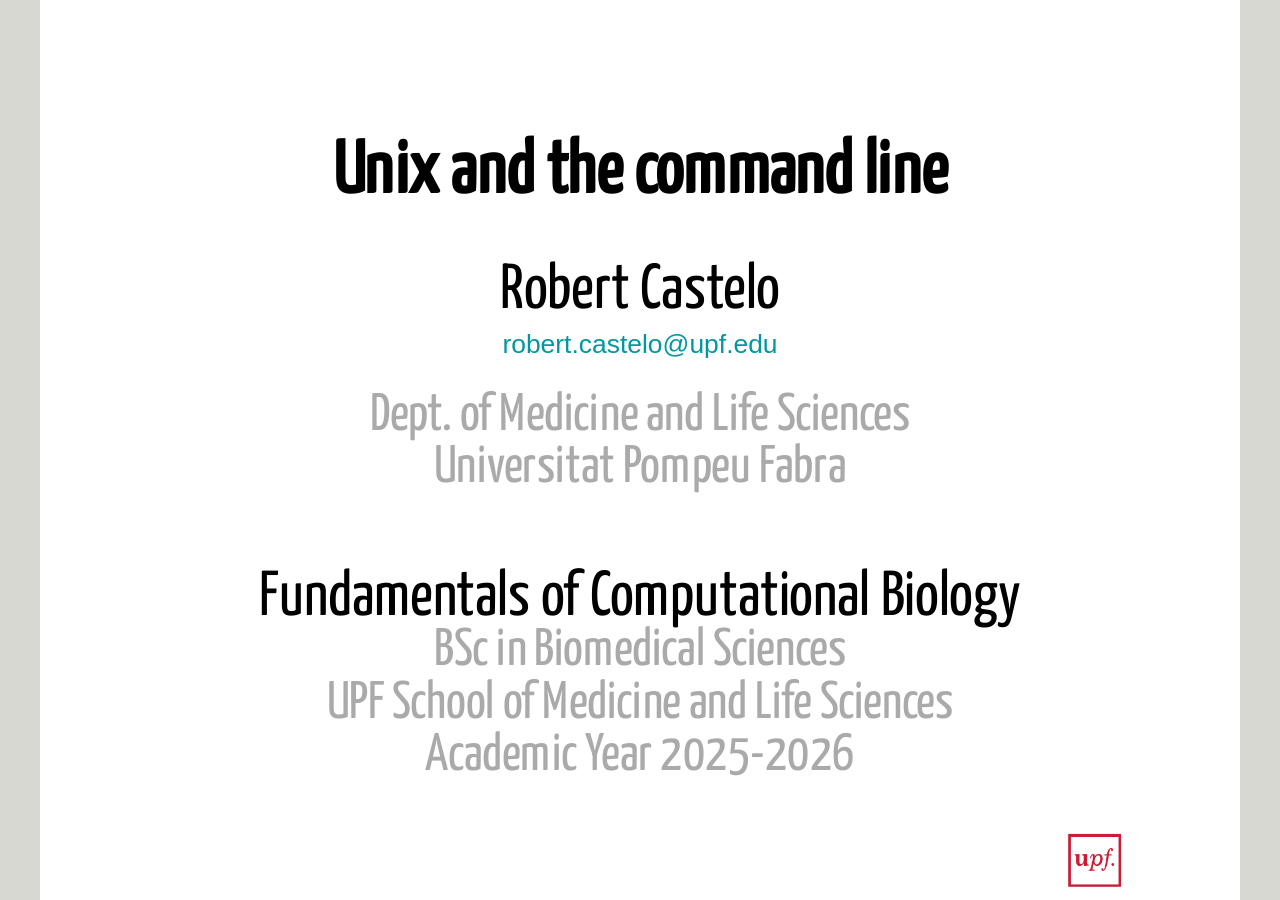
==== index.html @ 795e746a "Updated slides for academic year 2025-26" ====
<!DOCTYPE html>
<html lang xml:lang>
  <head>
    <title>Unix &amp; the command line</title>
    <meta charset="utf-8" />
    <meta name="author" content="Robert Castelo" />
    <script>// Pandoc 2.9 adds attributes on both header and div. We remove the former (to
// be compatible with the behavior of Pandoc < 2.8).
document.addEventListener('DOMContentLoaded', function(e) {
  var hs = document.querySelectorAll("div.section[class*='level'] > :first-child");
  var i, h, a;
  for (i = 0; i < hs.length; i++) {
    h = hs[i];
    if (!/^h[1-6]$/i.test(h.tagName)) continue;  // it should be a header h1-h6
    a = h.attributes;
    while (a.length > 0) h.removeAttribute(a[0].name);
  }
});
</script>
    <style type="text/css">a, a > code {
color: rgb(249, 38, 114);
text-decoration: none;
}
.footnote {
position: absolute;
bottom: 3em;
padding-right: 4em;
font-size: 90%;
}
.remark-code-line-highlighted { background-color: #ffff88; }
.inverse {
background-color: #272822;
color: #d6d6d6;
text-shadow: 0 0 20px #333;
}
.inverse h1, .inverse h2, .inverse h3 {
color: #f3f3f3;
}

.left-column {
color: #777;
width: 20%;
height: 92%;
float: left;
}
.left-column h2:last-of-type, .left-column h3:last-child {
color: #000;
}
.right-column {
width: 75%;
float: right;
padding-top: 1em;
}
.pull-left {
float: left;
width: 47%;
}
.pull-right {
float: right;
width: 47%;
}
.pull-right + * {
clear: both;
}
img, video, iframe {
max-width: 100%;
}
blockquote {
border-left: solid 5px lightgray;
padding-left: 1em;
}
.remark-slide table {
margin: auto;
border-top: 1px solid #666;
border-bottom: 1px solid #666;
}
.remark-slide table thead th { border-bottom: 1px solid #ddd; }
th, td { padding: 5px; }
.remark-slide thead, .remark-slide tfoot, .remark-slide tr:nth-child(even) { background: #eee }
@page { margin: 0; }
@media print {
.remark-slide-scaler {
width: 100% !important;
height: 100% !important;
transform: scale(1) !important;
top: 0 !important;
left: 0 !important;
}
}
</style>
    <style type="text/css">@font-face {
font-family: 'Yanone Kaffeesatz';
font-style: normal;
font-weight: 400;
src: url([data-uri]) format('truetype');
}
@font-face {
font-family: 'Droid Serif';
font-style: italic;
font-weight: 400;
src: url([data-uri]) format('truetype');
}
@font-face {
font-family: 'Droid Serif';
font-style: normal;
font-weight: 400;
src: url([data-uri]) format('truetype');
}
@font-face {
font-family: 'Droid Serif';
font-style: normal;
font-weight: 700;
src: url([data-uri]) format('truetype');
}
@font-face {
font-family: 'Source Code Pro';
font-style: normal;
font-weight: 400;
src: url([data-uri]) format('truetype');
}
@font-face {
font-family: 'Source Code Pro';
font-style: normal;
font-weight: 700;
src: url([data-uri]) format('truetype');
}
body { font-family: 'Droid Serif', 'Palatino Linotype', 'Book Antiqua', Palatino, 'Microsoft YaHei', 'Songti SC', serif; }
h1, h2, h3 {
font-family: 'Yanone Kaffeesatz';
font-weight: normal;
}
.remark-code, .remark-inline-code { font-family: 'Source Code Pro', 'Lucida Console', Monaco, monospace; }
</style>
    <style type="text/css">
:root {
--color-red: #f44336;
--color-pink: #E91E63;
--color-purple: #9C27B0;
--color-deep-purple: #673AB7;
--color-indigo: #3F51B5;
--color-blue: #2196F3;
--color-light-blue: #03A9F4;
--color-cyan: #00BCD4;
--color-teal: #009688;
--color-green: #4CAF50;
--color-light-green: #8BC34A;
--color-lime: #CDDC39;
--color-yellow: #FFEB3B;
--color-amber: #FFC107;
--color-orange: #FF9800;
--color-deep-orange: #FF5722;
--color-brown: #795548;
--color-gray: #9E9E9E;
--color-blue-gray: #607D8B;
--color-white: #fff;
--color-black: #000;
}

.figb img {
width: 99%;
padding: 0;
margin: 0;
margin-left: -2%;
}
.figb90 img {
width: 90% !important;
padding: 5%;
margin: -2.5%;
}
.fig img {
width: 104%;
padding: 0;
margin: 0;
margin-left: -2%;
}
.fig90 img {
width: 90% !important;
padding: 5%;
margin: 0;
}
.figh img {
height: 100%;
padding: 0;
margin: 0;
margin-left: -2%;
}
.img-fill img { object-fit: fill; height:100%; width:100%; overflow: hidden;}
.img-contain img { object-fit: contain; height:100%; width:100%; overflow: hidden}
.img-cover img { object-fit: cover; height:100%; width:100%; overflow: hidden}
.img-none img { object-fit: none; height:100%; width:100%; }

.bg-red { background-color: var(--color-red); }
.bg-pink { background-color: var(--color-pink); }
.bg-purple { background-color: var(--color-purple); }
.bg-deep-purple { background-color: var(--color-deep-purple); }
.bg-indigo { background-color: var(--color-indigo); }
.bg-blue { background-color: var(--color-blue); }
.bg-light-blue { background-color: var(--color-light-blue); }
.bg-cyan { background-color: var(--color-cyan); }
.bg-teal { background-color: var(--color-teal); }
.bg-green { background-color: var(--color-green); }
.bg-light-green { background-color: var(--color-light-green); }
.bg-lime { background-color: var(--color-lime); }
.bg-yellow { background-color: var(--color-yellow); }
.bg-amber { background-color: var(--color-amber); }
.bg-orange { background-color: var(--color-orange); }
.bg-deep-orange { background-color: var(--color-deep-orange); }
.bg-brown { background-color: var(--color-brown); }
.bg-gray { background-color: var(--color-gray); }
.bg-blue-gray { background-color: var(--color-blue-gray); }
.bg-white { background-color: var(--color-white); }
.bg-black { background-color: var(--color-black); }

.red { color: var(--color-red); }
.pink { color: var(--color-pink); }
.purple { color: var(--color-purple); }
.deep-purple { color: var(--color-deep-purple); }
.indigo { color: var(--color-indigo); }
.blue { color: var(--color-blue); }
.light-blue { color: var(--color-light-blue); }
.cyan { color: var(--color-cyan); }
.teal { color: var(--color-teal); }
.green { color: var(--color-green); }
.light-green { color: var(--color-light-green); }
.lime { color: var(--color-lime); }
.yellow { color: var(--color-yellow); }
.amber { color: var(--color-amber); }
.orange { color: var(--color-orange); }
.deep-orange { color: var(--color-deep-orange); }
.brown { color: var(--color-brown); }
.gray { color: var(--color-gray); }
.blue-gray { color: var(--color-blue-gray); }
.white { color: var(--color-white); }
.black { color: var(--color-black); }

.border-red>.column:nth-of-type(n+2){ border-left-color: var(--color-red); }
.border-pink>.column:nth-of-type(n+2){ border-left-color: var(--color-pink); }
.border-purple>.column:nth-of-type(n+2){ border-left-color: var(--color-purple); }
.border-deep-purple>.column:nth-of-type(n+2){ border-left-color: var(--color-deep-purple); }
.border-indigo>.column:nth-of-type(n+2){ border-left-color: var(--color-indigo); }
.border-blue>.column:nth-of-type(n+2){ border-left-color: var(--color-blue); }
.border-light-blue>.column:nth-of-type(n+2){ border-left-color: var(--color-light-blue); }
.border-cyan>.column:nth-of-type(n+2){ border-left-color: var(--color-cyan); }
.border-teal>.column:nth-of-type(n+2){ border-left-color: var(--color-teal); }
.border-green>.column:nth-of-type(n+2){ border-left-color: var(--color-green); }
.border-light-green>.column:nth-of-type(n+2){ border-left-color: var(--color-light-green); }
.border-lime>.column:nth-of-type(n+2){ border-left-color: var(--color-lime); }
.border-yellow>.column:nth-of-type(n+2){ border-left-color: var(--color-yellow); }
.border-amber>.column:nth-of-type(n+2){ border-left-color: var(--color-amber); }
.border-orange>.column:nth-of-type(n+2){ border-left-color: var(--color-orange); }
.border-deep-orange>.column:nth-of-type(n+2){ border-left-color: var(--color-deep-orange); }
.border-brown>.column:nth-of-type(n+2){ border-left-color: var(--color-brown); }
.border-gray>.column:nth-of-type(n+2){ border-left-color: var(--color-gray); }
.border-blue-gray>.column:nth-of-type(n+2){ border-left-color: var(--color-blue-gray); }
.border-white >.column:nth-of-type(n+2){ border-left-color: var(--color-white); }
.border-black>.column:nth-of-type(n+2){ border-left-color: var(--color-black); }
.border-red * >.column:nth-of-type(n+2){ border-left-color: var(--color-red); }
.border-pink * >.column:nth-of-type(n+2){ border-left-color: var(--color-pink); }
.border-purple * >.column:nth-of-type(n+2){ border-left-color: var(--color-purple); }
.border-deep-purple * >.column:nth-of-type(n+2){ border-left-color: var(--color-deep-purple); }
.border-indigo * >.column:nth-of-type(n+2){ border-left-color: var(--color-indigo); }
.border-blue * >.column:nth-of-type(n+2){ border-left-color: var(--color-blue); }
.border-light-blue * >.column:nth-of-type(n+2){ border-left-color: var(--color-light-blue); }
.border-cyan * >.column:nth-of-type(n+2){ border-left-color: var(--color-cyan); }
.border-teal * >.column:nth-of-type(n+2){ border-left-color: var(--color-teal); }
.border-green * >.column:nth-of-type(n+2){ border-left-color: var(--color-green); }
.border-light-green * >.column:nth-of-type(n+2){ border-left-color: var(--color-light-green); }
.border-lime * >.column:nth-of-type(n+2){ border-left-color: var(--color-lime); }
.border-yellow * >.column:nth-of-type(n+2){ border-left-color: var(--color-yellow); }
.border-amber * >.column:nth-of-type(n+2){ border-left-color: var(--color-amber); }
.border-orange * >.column:nth-of-type(n+2){ border-left-color: var(--color-orange); }
.border-deep-orange * >.column:nth-of-type(n+2){ border-left-color: var(--color-deep-orange); }
.border-brown * >.column:nth-of-type(n+2){ border-left-color: var(--color-brown); }
.border-gray * >.column:nth-of-type(n+2){ border-left-color: var(--color-gray); }
.border-blue-gray * >.column:nth-of-type(n+2){ border-left-color: var(--color-blue-gray); }
.border-white * >.column:nth-of-type(n+2){ border-left-color: var(--color-white); }
.border-black * >.column:nth-of-type(n+2){ border-left-color: var(--color-black); }
.border-red>.row:nth-of-type(n+2){ border-top-color: var(--color-red); }
.border-pink>.row:nth-of-type(n+2){ border-top-color: var(--color-pink); }
.border-purple>.row:nth-of-type(n+2){ border-top-color: var(--color-purple); }
.border-deep-purple>.row:nth-of-type(n+2){ border-top-color: var(--color-deep-purple); }
.border-indigo>.row:nth-of-type(n+2){ border-top-color: var(--color-indigo); }
.border-blue>.row:nth-of-type(n+2){ border-top-color: var(--color-blue); }
.border-light-blue>.row:nth-of-type(n+2){ border-top-color: var(--color-light-blue); }
.border-cyan>.row:nth-of-type(n+2){ border-top-color: var(--color-cyan); }
.border-teal>.row:nth-of-type(n+2){ border-top-color: var(--color-teal); }
.border-green >.row:nth-of-type(n+2){ border-top-color: var(--color-green)!important; }
.border-light-green>.row:nth-of-type(n+2){ border-top-color: var(--color-light-green); }
.border-lime>.row:nth-of-type(n+2){ border-top-color: var(--color-lime); }
.border-yellow>.row:nth-of-type(n+2){ border-top-color: var(--color-yellow); }
.border-amber>.row:nth-of-type(n+2){ border-top-color: var(--color-amber); }
.border-orange>.row:nth-of-type(n+2){ border-top-color: var(--color-orange); }
.border-deep-orange>.row:nth-of-type(n+2){ border-top-color: var(--color-deep-orange); }
.border-brown>.row:nth-of-type(n+2){ border-top-color: var(--color-brown); }
.border-gray>.row:nth-of-type(n+2){ border-top-color: var(--color-gray); }
.border-blue-gray>.row:nth-of-type(n+2){ border-top-color: var(--color-blue-gray); }
.border-white>.row:nth-of-type(n+2){ border-top-color: var(--color-white); }
.border-black>.row:nth-of-type(n+2){ border-top-color: var(--color-black); }
.border-red * >.row:nth-of-type(n+2){ border-top-color: var(--color-red); }
.border-pink * >.row:nth-of-type(n+2){ border-top-color: var(--color-pink); }
.border-purple * >.row:nth-of-type(n+2){ border-top-color: var(--color-purple); }
.border-deep-purple * >.row:nth-of-type(n+2){ border-top-color: var(--color-deep-purple); }
.border-indigo * >.row:nth-of-type(n+2){ border-top-color: var(--color-indigo); }
.border-blue * >.row:nth-of-type(n+2){ border-top-color: var(--color-blue); }
.border-light-blue * >.row:nth-of-type(n+2){ border-top-color: var(--color-light-blue); }
.border-cyan * >.row:nth-of-type(n+2){ border-top-color: var(--color-cyan); }
.border-teal * >.row:nth-of-type(n+2){ border-top-color: var(--color-teal); }
.border-green >.row:nth-of-type(n+2){ border-top-color: var(--color-green); }
.border-light-green * >.row:nth-of-type(n+2){ border-top-color: var(--color-light-green); }
.border-lime * >.row:nth-of-type(n+2){ border-top-color: var(--color-lime); }
.border-yellow * >.row:nth-of-type(n+2){ border-top-color: var(--color-yellow); }
.border-amber * >.row:nth-of-type(n+2){ border-top-color: var(--color-amber); }
.border-orange * >.row:nth-of-type(n+2){ border-top-color: var(--color-orange); }
.border-deep-orange * >.row:nth-of-type(n+2){ border-top-color: var(--color-deep-orange); }
.border-brown * >.row:nth-of-type(n+2){ border-top-color: var(--color-brown); }
.border-gray * >.row:nth-of-type(n+2){ border-top-color: var(--color-gray); }
.border-blue-gray * >.row:nth-of-type(n+2){ border-top-color: var(--color-blue-gray); }
.border-white * >.row:nth-of-type(n+2){ border-top-color: var(--color-white); }
.border-black * >.row:nth-of-type(n+2){ border-top-color: var(--color-black); }
.border-red>.blade1:before{ border-bottom-color: var(--color-red); }
.border-pink>.blade1:before{ border-bottom-color: var(--color-pink); }
.border-purple>.blade1:before{ border-bottom-color: var(--color-purple); }
.border-deep-purple>.blade1:before{ border-bottom-color: var(--color-deep-purple); }
.border-indigo>.blade1:before{ border-bottom-color: var(--color-indigo); }
.border-blue>.blade1:before{ border-bottom-color: var(--color-blue); }
.border-light-blue>.blade1:before{ border-bottom-color: var(--color-light-blue); }
.border-cyan>.blade1:before{ border-bottom-color: var(--color-cyan); }
.border-teal>.blade1:before{ border-bottom-color: var(--color-teal); }
.border-green >.blade1:before{ border-bottom-color: var(--color-green); }
.border-light-green>.blade1:before{ border-bottom-color: var(--color-light-green); }
.border-lime>.blade1:before{ border-bottom-color: var(--color-lime); }
.border-yellow>.blade1:before{ border-bottom-color: var(--color-yellow); }
.border-amber>.blade1:before{ border-bottom-color: var(--color-amber); }
.border-orange>.blade1:before{ border-bottom-color: var(--color-orange); }
.border-deep-orange>.blade1:before{ border-bottom-color: var(--color-deep-orange); }
.border-brown>.blade1:before{ border-bottom-color: var(--color-brown); }
.border-gray>.blade1:before{ border-bottom-color: var(--color-gray); }
.border-blue-gray>.blade1:before{ border-bottom-color: var(--color-blue-gray); }
.border-white>.blade1:before{ border-bottom-color: var(--color-white); }
.border-black>.blade1:before{ border-bottom-color: var(--color-black); }
.border-red * >.blade1:before{ border-bottom-color: var(--color-red); }
.border-pink * >.blade1:before{ border-bottom-color: var(--color-pink); }
.border-purple * >.blade1:before{ border-bottom-color: var(--color-purple); }
.border-deep-purple * >.blade1:before{ border-bottom-color: var(--color-deep-purple); }
.border-indigo * >.blade1:before{ border-bottom-color: var(--color-indigo); }
.border-blue * >.blade1:before{ border-bottom-color: var(--color-blue); }
.border-light-blue * >.blade1:before{ border-bottom-color: var(--color-light-blue); }
.border-cyan * >.blade1:before{ border-bottom-color: var(--color-cyan); }
.border-teal * >.blade1:before{ border-bottom-color: var(--color-teal); }
.border-green >.blade1:before{ border-bottom-color: var(--color-green); }
.border-light-green * >.blade1:before{ border-bottom-color: var(--color-light-green); }
.border-lime * >.blade1:before{ border-bottom-color: var(--color-lime); }
.border-yellow * >.blade1:before{ border-bottom-color: var(--color-yellow); }
.border-amber * >.blade1:before{ border-bottom-color: var(--color-amber); }
.border-orange * >.blade1:before{ border-bottom-color: var(--color-orange); }
.border-deep-orange * >.blade1:before{ border-bottom-color: var(--color-deep-orange); }
.border-brown * >.blade1:before{ border-bottom-color: var(--color-brown); }
.border-gray * >.blade1:before{ border-bottom-color: var(--color-gray); }
.border-blue-gray * >.blade1:before{ border-bottom-color: var(--color-blue-gray); }
.border-white * >.blade1:before{ border-bottom-color: var(--color-white); }
.border-black * >.blade1:before{ border-bottom-color: var(--color-black); }
.border-red>.blade2:before{ border-left-color: var(--color-red); }
.border-pink>.blade2:before{ border-left-color: var(--color-pink); }
.border-purple>.blade2:before{ border-left-color: var(--color-purple); }
.border-deep-purple>.blade2:before{ border-left-color: var(--color-deep-purple); }
.border-indigo>.blade2:before{ border-left-color: var(--color-indigo); }
.border-blue>.blade2:before{ border-left-color: var(--color-blue); }
.border-light-blue>.blade2:before{ border-left-color: var(--color-light-blue); }
.border-cyan>.blade2:before{ border-left-color: var(--color-cyan); }
.border-teal>.blade2:before{ border-left-color: var(--color-teal); }
.border-green >.blade2:before{ border-left-color: var(--color-green); }
.border-light-green>.blade2:before{ border-left-color: var(--color-light-green); }
.border-lime>.blade2:before{ border-left-color: var(--color-lime); }
.border-yellow>.blade2:before{ border-left-color: var(--color-yellow); }
.border-amber>.blade2:before{ border-left-color: var(--color-amber); }
.border-orange>.blade2:before{ border-left-color: var(--color-orange); }
.border-deep-orange>.blade2:before{ border-left-color: var(--color-deep-orange); }
.border-brown>.blade2:before{ border-left-color: var(--color-brown); }
.border-gray>.blade2:before{ border-left-color: var(--color-gray); }
.border-blue-gray>.blade2:before{ border-left-color: var(--color-blue-gray); }
.border-white>.blade2:before{ border-left-color: var(--color-white); }
.border-black>.blade2:before{ border-left-color: var(--color-black); }
.border-red * >.blade2:before{ border-left-color: var(--color-red); }
.border-pink * >.blade2:before{ border-left-color: var(--color-pink); }
.border-purple * >.blade2:before{ border-left-color: var(--color-purple); }
.border-deep-purple * >.blade2:before{ border-left-color: var(--color-deep-purple); }
.border-indigo * >.blade2:before{ border-left-color: var(--color-indigo); }
.border-blue * >.blade2:before{ border-left-color: var(--color-blue); }
.border-light-blue * >.blade2:before{ border-left-color: var(--color-light-blue); }
.border-cyan * >.blade2:before{ border-left-color: var(--color-cyan); }
.border-teal * >.blade2:before{ border-left-color: var(--color-teal); }
.border-green >.blade2:before{ border-left-color: var(--color-green); }
.border-light-green * >.blade2:before{ border-left-color: var(--color-light-green); }
.border-lime * >.blade2:before{ border-left-color: var(--color-lime); }
.border-yellow * >.blade2:before{ border-left-color: var(--color-yellow); }
.border-amber * >.blade2:before{ border-left-color: var(--color-amber); }
.border-orange * >.blade2:before{ border-left-color: var(--color-orange); }
.border-deep-orange * >.blade2:before{ border-left-color: var(--color-deep-orange); }
.border-brown * >.blade2:before{ border-left-color: var(--color-brown); }
.border-gray * >.blade2:before{ border-left-color: var(--color-gray); }
.border-blue-gray * >.blade2:before{ border-left-color: var(--color-blue-gray); }
.border-white * >.blade2:before{ border-left-color: var(--color-white); }
.border-black * >.blade2:before{ border-left-color: var(--color-black); }
.border-red>.blade3:before{ border-top-color: var(--color-red); }
.border-pink>.blade3:before{ border-top-color: var(--color-pink); }
.border-purple>.blade3:before{ border-top-color: var(--color-purple); }
.border-deep-purple>.blade3:before{ border-top-color: var(--color-deep-purple); }
.border-indigo>.blade3:before{ border-top-color: var(--color-indigo); }
.border-blue>.blade3:before{ border-top-color: var(--color-blue); }
.border-light-blue>.blade3:before{ border-top-color: var(--color-light-blue); }
.border-cyan>.blade3:before{ border-top-color: var(--color-cyan); }
.border-teal>.blade3:before{ border-top-color: var(--color-teal); }
.border-green >.blade3:before{ border-top-color: var(--color-green); }
.border-light-green>.blade3:before{ border-top-color: var(--color-light-green); }
.border-lime>.blade3:before{ border-top-color: var(--color-lime); }
.border-yellow>.blade3:before{ border-top-color: var(--color-yellow); }
.border-amber>.blade3:before{ border-top-color: var(--color-amber); }
.border-orange>.blade3:before{ border-top-color: var(--color-orange); }
.border-deep-orange>.blade3:before{ border-top-color: var(--color-deep-orange); }
.border-brown>.blade3:before{ border-top-color: var(--color-brown); }
.border-gray>.blade3:before{ border-top-color: var(--color-gray); }
.border-blue-gray>.blade3:before{ border-top-color: var(--color-blue-gray); }
.border-white>.blade3:before{ border-top-color: var(--color-white); }
.border-black>.blade3:before{ border-top-color: var(--color-black); }
.border-red * >.blade3:before{ border-top-color: var(--color-red); }
.border-pink * >.blade3:before{ border-top-color: var(--color-pink); }
.border-purple * >.blade3:before{ border-top-color: var(--color-purple); }
.border-deep-purple * >.blade3:before{ border-top-color: var(--color-deep-purple); }
.border-indigo * >.blade3:before{ border-top-color: var(--color-indigo); }
.border-blue * >.blade3:before{ border-top-color: var(--color-blue); }
.border-light-blue * >.blade3:before{ border-top-color: var(--color-light-blue); }
.border-cyan * >.blade3:before{ border-top-color: var(--color-cyan); }
.border-teal * >.blade3:before{ border-top-color: var(--color-teal); }
.border-green >.blade3:before{ border-top-color: var(--color-green); }
.border-light-green * >.blade3:before{ border-top-color: var(--color-light-green); }
.border-lime * >.blade3:before{ border-top-color: var(--color-lime); }
.border-yellow * >.blade3:before{ border-top-color: var(--color-yellow); }
.border-amber * >.blade3:before{ border-top-color: var(--color-amber); }
.border-orange * >.blade3:before{ border-top-color: var(--color-orange); }
.border-deep-orange * >.blade3:before{ border-top-color: var(--color-deep-orange); }
.border-brown * >.blade3:before{ border-top-color: var(--color-brown); }
.border-gray * >.blade3:before{ border-top-color: var(--color-gray); }
.border-blue-gray * >.blade3:before{ border-top-color: var(--color-blue-gray); }
.border-white * >.blade3:before{ border-top-color: var(--color-white); }
.border-black * >.blade3:before{ border-top-color: var(--color-black); }
.border-red>.blade4:before{ border-right-color: var(--color-red); }
.border-pink>.blade4:before{ border-right-color: var(--color-pink); }
.border-purple>.blade4:before{ border-right-color: var(--color-purple); }
.border-deep-purple>.blade4:before{ border-right-color: var(--color-deep-purple); }
.border-indigo>.blade4:before{ border-right-color: var(--color-indigo); }
.border-blue>.blade4:before{ border-right-color: var(--color-blue); }
.border-light-blue>.blade4:before{ border-right-color: var(--color-light-blue); }
.border-cyan>.blade4:before{ border-right-color: var(--color-cyan); }
.border-teal>.blade4:before{ border-right-color: var(--color-teal); }
.border-green >.blade4:before{ border-right-color: var(--color-green); }
.border-light-green>.blade4:before{ border-right-color: var(--color-light-green); }
.border-lime>.blade4:before{ border-right-color: var(--color-lime); }
.border-yellow>.blade4:before{ border-right-color: var(--color-yellow); }
.border-amber>.blade4:before{ border-right-color: var(--color-amber); }
.border-orange>.blade4:before{ border-right-color: var(--color-orange); }
.border-deep-orange>.blade4:before{ border-right-color: var(--color-deep-orange); }
.border-brown>.blade4:before{ border-right-color: var(--color-brown); }
.border-gray>.blade4:before{ border-right-color: var(--color-gray); }
.border-blue-gray>.blade4:before{ border-right-color: var(--color-blue-gray); }
.border-white>.blade4:before{ border-right-color: var(--color-white); }
.border-black>.blade4:before{ border-right-color: var(--color-black); }
.border-red * >.blade4:before{ border-right-color: var(--color-red); }
.border-pink * >.blade4:before{ border-right-color: var(--color-pink); }
.border-purple * >.blade4:before{ border-right-color: var(--color-purple); }
.border-deep-purple * >.blade4:before{ border-right-color: var(--color-deep-purple); }
.border-indigo * >.blade4:before{ border-right-color: var(--color-indigo); }
.border-blue * >.blade4:before{ border-right-color: var(--color-blue); }
.border-light-blue * >.blade4:before{ border-right-color: var(--color-light-blue); }
.border-cyan * >.blade4:before{ border-right-color: var(--color-cyan); }
.border-teal * >.blade4:before{ border-right-color: var(--color-teal); }
.border-green >.blade4:before{ border-right-color: var(--color-green); }
.border-light-green * >.blade4:before{ border-right-color: var(--color-light-green); }
.border-lime * >.blade4:before{ border-right-color: var(--color-lime); }
.border-yellow * >.blade4:before{ border-right-color: var(--color-yellow); }
.border-amber * >.blade4:before{ border-right-color: var(--color-amber); }
.border-orange * >.blade4:before{ border-right-color: var(--color-orange); }
.border-deep-orange * >.blade4:before{ border-right-color: var(--color-deep-orange); }
.border-brown * >.blade4:before{ border-right-color: var(--color-brown); }
.border-gray * >.blade4:before{ border-right-color: var(--color-gray); }
.border-blue-gray * >.blade4:before{ border-right-color: var(--color-blue-gray); }
.border-white * >.blade4:before{ border-right-color: var(--color-white); }
.border-black * >.blade4:before{ border-right-color: var(--color-black); }

.border-dotted * >.column:nth-of-type(n+2){ border-left-style: dotted;}
.border-dashed * >.column:nth-of-type(n+2){ border-left-style: dashed;}
.border-solid * >.column:nth-of-type(n+2){ border-left-style: solid;}
.border-double * >.column:nth-of-type(n+2){ border-left-style: double;}
.border-dotted * >.row:nth-of-type(n+2){ border-top-style: dotted;}
.border-dashed * >.row:nth-of-type(n+2){ border-top-style: dashed;}
.border-solid * >.row:nth-of-type(n+2){ border-top-style: solid;}
.border-double * >.row:nth-of-type(n+2){ border-top-style: double;}
.border-dotted >.blade1:before{ border-bottom-style: dotted!important;}
.border-dotted >.blade2:before{ border-left-style: dotted!important;}
.border-dotted >.blade3:before{ border-top-style: dotted!important;}
.border-dotted >.blade4:before{ border-right-style: dotted!important;}
.border-dashed >.blade1:before{ border-bottom-style: dashed!important;}
.border-dashed >.blade2:before{ border-left-style: dashed!important;}
.border-dashed >.blade3:before{ border-top-style: dashed!important;}
.border-dashed >.blade4:before{ border-right-style: dashed!important;}
.border-solid >.blade1:before{ border-bottom-style: solid!important;}
.border-solid >.blade2:before{ border-left-style: solid!important;}
.border-solid >.blade3:before{ border-top-style: solid!important;}
.border-solid >.blade4:before{ border-right-style: solid!important;}
.border-double >.blade1:before{ border-bottom-style: double!important;}
.border-double >.blade2:before{ border-left-style: double!important;}
.border-double >.blade3:before{ border-top-style: double!important;}
.border-double >.blade4:before{ border-right-style: double!important;}

.font_small {font-size: 0.5em;}
.font_medium {font-size: 1.25em;}
.font_large {font-size: 1.5em;}
.font1 {font-size: 1em;}
.font2 {font-size: 2em;}
.font3 {font-size: 3em;}
.font4 {font-size: 4em;}
.font5 {font-size: 5em;}
.hide-slide-number .remark-slide-number { display: none; }
.boxshadow
{
-moz-box-shadow: 3px 3px 5px #535353;
-webkit-box-shadow: 3px 3px 5px #535353;
box-shadow: 3px 3px 5px #535353;
}
.vmiddle {
position: relative;
top: 50%;
transform: translateY(-50%);
}
.pad10px{ padding: 10px; }
.pad1{ padding: 1em; }
.remark-slide-content .vmiddle h1 {margin-top: 0;}

.nopadding {
padding: 0!important;
}
.nopadding > p {
padding: 0!important;
-webkit-margin-before:0;
-webkit-margin-after:0;
}
.fullcode pre code {
overflow-y: scroll;
position: absolute;
top: 0;
left: 0;
bottom: 0;
right: 0;
margin: 20px 20px !important;
}
.pushdown { margin-top: 12em; }
.pushfront { z-index: 2; }
.opacity5 { opacity: .5; }
.opacity7 { opacity: .7; }
.opacity10 { opacity: 1!important; }
.top_40 { top: 40% !important;}
.top_60 { top: 60% !important;}
.top_70 { top: 70% !important;}
.top_80 { top: 80% !important;}
.bottom_abs { position: absolute; bottom: 0; z-index:1;}
.top_abs { position: absolute; top: 0; z-index:1;}
.width100 {width: 100%!important;}

.nosplit>.column:first-of-type {width: 100%; height:100%; position: absolute; top: 0; left: 0; }
.split-33>.column:first-of-type {width: 33.33333333333%; height:100%; position: absolute; top: 0; left: 0; }
.split-33>.column:nth-of-type(2) {width: 66.66666666667%;height:100%;position: absolute;top: 0;right: 0;}
.split-66>.column:first-of-type {width: 66.66666666667%; height:100%; position: absolute; top: 0; left: 0; }
.split-66>.column:nth-of-type(2) {width: 33.33333333333%;height:100%;position: absolute;top: 0;right: 0;}
.split-25>.column:first-of-type {width: 25%; height:100%; position: absolute; top: 0; left: 0; }
.split-25>.column:nth-of-type(2) {width: 75%;height:100%;position: absolute;top: 0;right: 0;}
.split-75>.column:first-of-type {width: 75%; height:100%; position: absolute; top: 0; left: 0; }
.split-75>.column:nth-of-type(2) {width: 25%;height:100%;position: absolute;top: 0;right: 0;}
.split-10>.column:first-of-type {width: 10%; height:100%; position: absolute; top: 0; left: 0; }
.split-10>.column:nth-of-type(2) {width: 90%;height:100%;position: absolute;top: 0;right: 0;}
.split-20>.column:first-of-type {width: 20%; height:100%; position: absolute; top: 0; left: 0; }
.split-20>.column:nth-of-type(2) {width: 80%;height:100%;position: absolute;top: 0;right: 0;}
.split-30>.column:first-of-type {width: 30%; height:100%; position: absolute; top: 0; left: 0; }
.split-30>.column:nth-of-type(2) {width: 70%;height:100%;position: absolute;top: 0;right: 0;}
.split-40>.column:first-of-type {width: 40%; height:100%; position: absolute; top: 0; left: 0; }
.split-40>.column:nth-of-type(2) {width: 60%; height:100%; position: absolute; top: 0; right: 0;}
.split-50>.column:first-of-type {width: 50%; height:100%; position: absolute; top: 0; left: 0; }
.split-50>.column:nth-of-type(2) {width: 50%; height:100%; position: absolute; top: 0; right: 0;}
.split-60>.column:first-of-type {width: 60%; height:100%; position: absolute; top: 0; left: 0;}
.split-60>.column:nth-of-type(2) {width: 40%; height:100%; position: absolute; top: 0; right: 0;}
.split-70>.column:first-of-type {width: 70%; height:100%; position: absolute; top: 0; left: 0; }
.split-70>.column:nth-of-type(2) {width: 30%; height:100%; position: absolute; top: 0; right: 0;}
.split-two>.column:first-of-type {width: 50%; height:100%; position: absolute; top: 0; left: 0; }
.split-two>.column:nth-of-type(2) {width: 50%; height:100%; position: absolute; top: 0; right: 0;}
.split-three>.column:first-of-type {width: 33.33333333333%; height:100%; position: absolute; top: 0; left: 0; }
.split-three>.column:nth-of-type(2) {width: 33.33333333333%; height:100%; position: absolute; top: 0; left: 33.33333333333%;}
.split-three>.column:nth-of-type(3) {width: 33.33333333333%; height:100%; position: absolute; top: 0; right: 0;}
.split-four>.column:first-of-type {width: 25%; height:100%; position: absolute; top: 0; left: 0; }
.split-four>.column:nth-of-type(2) {width: 25%; height:100%; position: absolute; top: 0; left: 25%;}
.split-four>.column:nth-of-type(3) {width: 25%; height:100%; position: absolute; top: 0; right: 25%;}
.split-four>.column:nth-of-type(4) {width: 25%; height:100%; position: absolute; top: 0; right: 0;}
.split-five>.column:first-of-type {width: 20%; height:100%; position: absolute; top: 0; left: 0; }
.split-five>.column:nth-of-type(2) {width: 20%; height:100%; position: absolute; top: 0; left: 20%;}
.split-five>.column:nth-of-type(3) {width: 20%; height:100%; position: absolute; top: 0; left: 40%;}
.split-five>.column:nth-of-type(4) {width: 20%; height:100%; position: absolute; top: 0; right: 20%;}
.split-five>.column:nth-of-type(5) {width: 20%; height:100%; position: absolute; top: 0; right: 0;}
.split-2-1-1>.column:first-of-type {width: 50%; height:100%; position: absolute; top: 0; left: 0; }
.split-2-1-1>.column:nth-of-type(2) {width: 25%; height:100%; position: absolute; top: 0; right: 25%;}
.split-2-1-1>.column:nth-of-type(3) {width: 25%; height:100%; position: absolute; top: 0; right: 0;}
.split-1-1-2>.column:first-of-type {width: 25%; height:100%; position: absolute; top: 0; left: 0; }
.split-1-1-2>.column:nth-of-type(2) {width: 25%; height:100%; position: absolute; top: 0; left: 25%;}
.split-1-1-2>.column:nth-of-type(3) {width: 50%; height:100%; position: absolute; top: 0; right: 0;}
.split-1-2-1>.column:first-of-type {width: 25%; height:100%; position: absolute; top: 0; left: 0; }
.split-1-2-1>.column:nth-of-type(2) {width: 50%; height:100%; position: absolute; top: 0; left: 25%;}
.split-1-2-1>.column:nth-of-type(3) {width: 25%; height:100%; position: absolute; top: 0; right: 0;}
.with-border * >.column:nth-of-type(n+2) {
border-left-width: 2px;
border-left-style: solid;
}
.with-thick-border * >.column:nth-of-type(n+2) {
border-left-width: 0.5em;
border-left-style: solid;
}
.with-border * >.row:nth-of-type(n+2) {
border-top-width: 2px;
border-top-style: solid;
}
.with-thick-border * >.row:nth-of-type(n+2) {
border-top-width: 0.5em;
border-top-style: solid;
}
.with-border >.column:nth-of-type(n+2) {
border-left-width: 2px;
border-left-style: solid;
}
.with-thick-border >.column:nth-of-type(n+2) {
border-left-width: 0.5em;
border-left-style: solid;
}
.with-border >.row:nth-of-type(n+2) {
border-top-width: 2px;
border-top-style: solid;
}
.with-thick-border >.row:nth-of-type(n+2) {
border-top-width: 0.5em;
border-top-style: solid;
}
.with-border > .blade1:before {
border-bottom-width: 2px;
border-bottom-style: solid;
width: 100%;
height: calc(100% - 2px);
}
.with-border > .blade2:before {
border-left-width: 2px;
border-left-style: solid;
width: calc(100% - 2px);
height:100%;
}
.with-border > .blade3:before {
border-top-width: 2px;
border-top-style: solid;
height: calc(100% - 2px);
width: 100%;
}
.with-border > .blade4:before {
border-right-width: 2px;
border-right-style: solid;
width: calc(100% - 2px);
height: 100%;
}
.with-thick-border > .blade1:before {
border-bottom-width: 0.5em;
border-bottom-style: solid;
width: 100%;
height: calc(100% - 0.5em);
}
.with-thick-border > .blade2:before {
border-left-width: 0.5em;
border-left-style: solid;
width: calc(100% - 0.5em);
height:100%;
}
.with-thick-border > .blade3:before {
border-top-width: 0.5em;
border-top-style: solid;
height: calc(100% - 0.5em);
width: 100%;
}
.with-thick-border > .blade4:before {
border-right-width: 0.5em;
border-right-style: solid;
width: calc(100% - 0.5em);
height: 100%;
}
.hide-col1 > .column:first-of-type>.content {visibility: hidden;}
.hide-col2 > .column:nth-of-type(2)>.content {visibility: hidden;}
.hide-col3 > .column:nth-of-type(3)>.content {visibility: hidden;}
.hide-col4 > .column:nth-of-type(4)>.content {visibility: hidden;}
.hide-col5 > .column:nth-of-type(5)>.content {visibility: hidden;}
.hide-col1 * > .column:first-of-type>.content {visibility: hidden;}
.hide-col2 * > .column:nth-of-type(2)>.content {visibility: hidden;}
.hide-col3 * > .column:nth-of-type(3)>.content {visibility: hidden;}
.hide-col4 * > .column:nth-of-type(4)>.content {visibility: hidden;}
.hide-col5 * > .column:nth-of-type(5)>.content {visibility: hidden;}
.fade-col1 > .column:first-of-type>.content{opacity: 0.3;}
.fade-col2 > .column:nth-of-type(2)>.content{opacity: 0.3;}
.fade-col3 > .column:nth-of-type(3)>.content{opacity: 0.3;}
.fade-col4 > .column:nth-of-type(4)>.content{opacity: 0.3;}
.fade-col5 > .column:nth-of-type(5)>.content{opacity: 0.3;}
.fade-col1 * > .column:first-of-type>.content{opacity: 0.3;}
.fade-col2 * > .column:nth-of-type(2)>.content{opacity: 0.3;}
.fade-col3 * > .column:nth-of-type(3)>.content{opacity: 0.3;}
.fade-col4 * > .column:nth-of-type(4)>.content{opacity: 0.3;}
.fade-col5 * > .column:nth-of-type(5)>.content{opacity: 0.3;}
.gray-col1 * > .column:first-of-type>.content, .gray-col2 * > .column:nth-of-type(2)>.content,
.gray-col3 * > .column:nth-of-type(3)>.content,
.gray-col4 * > .column:nth-of-type(4)>.content,
.gray-col5 * > .column:nth-of-type(5)>.content,
.gray-col1 > .column:first-of-type>.content, .gray-col2 > .column:nth-of-type(2)>.content,
.gray-col3 > .column:nth-of-type(3)>.content,
.gray-col3 > .column:nth-of-type(4)>.content,
.gray-col3 > .column:nth-of-type(5)>.content
{ -webkit-filter: grayscale(100%);
-moz-filter: grayscale(100%);
-ms-filter: grayscale(100%);
-o-filter: grayscale(100%);
filter: grayscale(100%);
filter: gray; }
.gray-col1 * > .column:first-of-type, .gray-col2 * > .column:nth-of-type(2),
.gray-col3 * > .column:nth-of-type(3),
.gray-col4 * > .column:nth-of-type(4),
.gray-col5 * > .column:nth-of-type(5),
.gray-col1 > .column:first-of-type, .gray-col2 > .column:nth-of-type(2),
.gray-col3 > .column:nth-of-type(3),
.gray-col3 > .column:nth-of-type(4),
.gray-col3 > .column:nth-of-type(5)
{ background-color: rgba(197, 197, 197, 1)
}
.nosplit>.row:first-of-type {height: 100%; width:100%; position: absolute; top: 0; left: 0; }
.split-33>.row:first-of-type {height: 33.33333333333%; width:100%; position: absolute; top: 0; left: 0; }
.split-33>.row:nth-of-type(2) {height: 66.66666666667%;width:100%;position: absolute;bottom: 0;left: 0;}
.split-66>.row:first-of-type {height: 66.66666666667%; width:100%; position: absolute; top: 0; left: 0; }
.split-66>.row:nth-of-type(2) {height: 33.33333333333%;width:100%;position: absolute; bottom: 0;left: 0;}
.split-25>.row:first-of-type {height: 25%; width:100%; position: absolute; top: 0; left: 0; }
.split-25>.row:nth-of-type(2) {height: 75%;width:100%;position: absolute; bottom: 0;left: 0;}
.split-75>.row:first-of-type {height: 75%; width:100%; position: absolute; top: 0; left: 0; }
.split-75>.row:nth-of-type(2) {height: 25%;width:100%;position: absolute; bottom: 0;left: 0;}
.split-10>.row:first-of-type {height: 10%; width:100%; position: absolute; top: 0; left: 0; }
.split-10>.row:nth-of-type(2) {height: 90%;width:100%;position: absolute; bottom: 0;left: 0;}
.split-20>.row:first-of-type {height: 20%; width:100%; position: absolute; top: 0; left: 0; }
.split-20>.row:nth-of-type(2) {height: 80%;width:100%;position: absolute; bottom: 0;left: 0;}
.split-30>.row:first-of-type {height: 30%; width:100%; position: absolute; top: 0; left: 0; }
.split-30>.row:nth-of-type(2) {height: 70%;width:100%;position: absolute; bottom: 0;left: 0;}
.split-40>.row:first-of-type {height: 40%; width:100%; position: absolute; top: 0; left: 0; }
.split-40>.row:nth-of-type(2) {height: 60%; width:100%; position: absolute; bottom: 0; left: 0;}
.split-50>.row:first-of-type {height: 50%; width:100%; position: absolute; top: 0; left: 0; }
.split-50>.row:nth-of-type(2) {height: 50%; width:100%; position: absolute; bottom: 0; left: 0;}
.split-60>.row:first-of-type {height: 60%; width:100%; position: absolute; top: 0; left: 0;}
.split-60>.row:nth-of-type(2) {height: 40%; width:100%; position: absolute; bottom: 0; left: 0;}
.split-70>.row:first-of-type {height: 70%; width:100%; position: absolute; top: 0; left: 0; }
.split-70>.row:nth-of-type(2) {height: 30%; width:100%; position: absolute; bottom: 0; left: 0;}
.split-two>.row:first-of-type {height: 50%; width:100%; position: absolute; top: 0; left: 0; }
.split-two>.row:nth-of-type(2) {height: 50%; width:100%; position: absolute; bottom: 0; left: 0;}
.split-three>.row:first-of-type {height: 33.33333333333%; width:100%; position: absolute; top: 0; left: 0; }
.split-three>.row:nth-of-type(2) {height: 33.33333333333%; width:100%; position: absolute; left: 0; top: 33.33333333333%;}
.split-three>.row:nth-of-type(3) {height: 33.33333333333%; width:100%; position: absolute; bottom: 0; left: 0;}
.split-four>.row:first-of-type {height: 25%; width:100%; position: absolute; left: 0; top: 0; }
.split-four>.row:nth-of-type(2) {height: 25%; width:100%; position: absolute; left: 0; top: 25%;}
.split-four>.row:nth-of-type(3) {height: 25%; width:100%; position: absolute; left: 0; bottom: 25%;}
.split-four>.row:nth-of-type(4) {height: 25%; width:100%; position: absolute; left: 0; bottom: 0;}
.split-five>.row:first-of-type {height: 20%; width:100%; position: absolute; left: 0; top: 0; }
.split-five>.row:nth-of-type(2) {height: 20%; width:100%; position: absolute; left: 0; top: 20%;}
.split-five>.row:nth-of-type(3) {height: 20%; width:100%; position: absolute; left: 0; top: 40%;}
.split-five>.row:nth-of-type(4) {height: 20%; width:100%; position: absolute; left: 0; bottom: 20%;}
.split-five>.row:nth-of-type(5) {height: 20%; width:100%; position: absolute; left: 0; bottom: 0;}
.split-2-1-1>.row:first-of-type {height: 50%; width:100%; position: absolute; top: 0; left: 0; }
.split-2-1-1>.row:nth-of-type(2) {height: 25%; width:100%; position: absolute; left: 0; bottom: 25%;}
.split-2-1-1>.row:nth-of-type(3) {height: 25%; width:100%; position: absolute; bottom: 0; left: 0;}
.split-1-1-2>.row:first-of-type {height: 25%; width:100%; position: absolute; top: 0; left: 0; }
.split-1-1-2>.row:nth-of-type(2) {height: 25%; width:100%; position: absolute; left: 0; top: 25%;}
.split-1-1-2>.row:nth-of-type(3) {height: 50%; width:100%; position: absolute; bottom: 0; left: 0;}
.split-1-2-1>.row:first-of-type {height: 25%; width:100%; position: absolute; top: 0; left: 0; }
.split-1-2-1>.row:nth-of-type(2) {height: 50%; width:100%; position: absolute; left: 0; top: 25%;}
.split-1-2-1>.row:nth-of-type(3) {height: 25%; width:100%; position: absolute; bottom: 0; left: 0;}
.blade1:before, .blade2:before, .blade3:before, .blade4:before, .hole:before {
content: "";
top: 0;
left: 0;
position: absolute;
}
.shuriken-100>.blade1 {height: 100px; width:calc(100% - 100px); position: absolute; top: 0; left: 0;}
.shuriken-100>.blade2 {height: calc(100% - 100px); width:100px; position: absolute; top: 0; right: 0;}
.shuriken-100>.blade3 {height: 100px; width:calc(100% - 100px); position: absolute; bottom: 0; right: 0;}
.shuriken-100>.blade4 {height: calc(100% - 100px); width:100px; position: absolute; bottom: 0; left: 0;}
.shuriken-100>.hole {height: calc(100% - 200px); width:calc(100% - 200px); position: absolute; top: 100px; left: 100px;}
.shuriken-200>.blade1 {height: 200px; width:calc(100% - 200px); position: absolute; top: 0; left: 0;}
.shuriken-200>.blade2 {height: calc(100% - 200px); width:200px; position: absolute; top: 0; right: 0;}
.shuriken-200>.blade3 {height: 200px; width:calc(100% - 200px); position: absolute; bottom: 0; right: 0;}
.shuriken-200>.blade4 {height: calc(100% - 200px); width:200px; position: absolute; bottom: 0; left: 0;}
.shuriken-200>.hole {height: calc(100% - 400px); width:calc(100% - 400px); position: absolute; top: 200px; left: 200px;}
.shuriken-300>.blade1 {height: 300px; width:calc(100% - 300px); position: absolute; top: 0; left: 0;}
.shuriken-300>.blade2 {height: calc(100% - 300px); width:300px; position: absolute; top: 0; right: 0;}
.shuriken-300>.blade3 {height: 300px; width:calc(100% - 300px); position: absolute; bottom: 0; right: 0;}
.shuriken-300>.blade4 {height: calc(100% - 300px); width:300px; position: absolute; bottom: 0; left: 0;}
.shuriken-300>.hole {height: calc(100% - 600px); width:calc(100% - 600px); position: absolute; top: 300px; left: 300px;}
.shuriken-reverse-100>.blade1 {height: 100px; width:calc(100% - 100px); position: absolute; top: 0; left: 100px;}
.shuriken-reverse-100>.blade2 {height: calc(100% - 100px); width:100px; position: absolute; top: 100px; right: 0;}
.shuriken-reverse-100>.blade3 {height: 100px; width:calc(100% - 100px); position: absolute; bottom: 0; right: 100px;}
.shuriken-reverse-100>.blade4 {height: calc(100% - 100px); width:100px; position: absolute; bottom: 100px; left: 0;}
.shuriken-reverse-100>.hole {height: calc(100% - 200px); width:calc(100% - 200px); position: absolute; top: 100px; left: 100px;}
.shuriken-reverse-200>.blade1 {height: 200px; width:calc(100% - 200px); position: absolute; top: 0; left: 200px;}
.shuriken-reverse-200>.blade2 {height: calc(100% - 200px); width:200px; position: absolute; top: 200px; right: 0;}
.shuriken-reverse-200>.blade3 {height: 200px; width:calc(100% - 200px); position: absolute; bottom: 0; right: 200px;}
.shuriken-reverse-200>.blade4 {height: calc(100% - 200px); width:200px; position: absolute; bottom: 200px; left: 0;}
.shuriken-reverse-200>.hole {height: calc(100% - 400px); width:calc(100% - 400px); position: absolute; top: 200px; left: 200px;}
.shuriken-reverse-300>.blade1 {height: 300px; width:calc(100% - 300px); position: absolute; top: 0; left: 300px;}
.shuriken-reverse-300>.blade2 {height: calc(100% - 300px); width:300px; position: absolute; top: 300px; right: 0;}
.shuriken-reverse-300>.blade3 {height: 300px; width:calc(100% - 300px); position: absolute; bottom: 0; right: 300px;}
.shuriken-reverse-300>.blade4 {height: calc(100% - 300px); width:300px; position: absolute; bottom: 300px; left: 0;}
.shuriken-reverse-300>.hole {height: calc(100% - 600px); width:calc(100% - 600px); position: absolute; top: 300px; left: 300px;}
.hide-blade1 > .blade1 > .content {visibility: hidden;}
.hide-blade2 > .blade2 > .content {visibility: hidden;}
.hide-blade3 > .blade3 > .content {visibility: hidden;}
.hide-blade4 > .blade4 > .content {visibility: hidden;}
.hide-hole > .hole > .content {visibility: hidden;}
.fade-blade1 > .blade1 > .content {opacity: 0.3;}
.fade-blade2 > .blade2 > .content {opacity: 0.3;}
.fade-blade3 > .blade3 > .content {opacity: 0.3;}
.fade-blade4 > .blade4 > .content {opacity: 0.3;}
.fade-hole > .hole > .content {opacity: 0.3;}
.gray-blade1 > .blade1 > .content,
.gray-blade2 > .blade2 > .content,
.gray-blade3 > .blade3 > .content,
.gray-blade4 > .blade4 > .content,
.gray-hole > .hole > .content
{
-webkit-filter: grayscale(100%);
-moz-filter: grayscale(100%);
-ms-filter: grayscale(100%);
-o-filter: grayscale(100%);
filter: grayscale(100%);
filter: gray; }
.gray-blade1 > .blade1,
.gray-blade2 > .blade2,
.gray-blade3 > .blade3,
.gray-blade4 > .blade4,
.gray-hole > .hole
{
background-colour: rgba(197, 197, 197, 1)
}
.hide-row1 > .row:first-of-type>.content {visibility: hidden;}
.hide-row2 > .row:nth-of-type(2)>.content {visibility: hidden;}
.hide-row3 > .row:nth-of-type(3)>.content {visibility: hidden;}
.hide-row4 > .row:nth-of-type(4)>.content {visibility: hidden;}
.hide-row5 > .row:nth-of-type(5)>.content {visibility: hidden;}
.hide-row1 * > .row:first-of-type>.content {visibility: hidden;}
.hide-row2 * > .row:nth-of-type(2)>.content {visibility: hidden;}
.hide-row3 * > .row:nth-of-type(3)>.content {visibility: hidden;}
.hide-row4 * > .row:nth-of-type(4)>.content {visibility: hidden;}
.hide-row5 * > .row:nth-of-type(5)>.content {visibility: hidden;}
.fade-row1 > .row:first-of-type>.content {opacity: 0.3;}
.fade-row2 > .row:nth-of-type(2)>.content {opacity: 0.3;}
.fade-row3 > .row:nth-of-type(3)>.content {opacity: 0.3;}
.fade-row4 > .row:nth-of-type(4)>.content {opacity: 0.3;}
.fade-row5 > .row:nth-of-type(5)>.content {opacity: 0.3;}
.fade-row1 * > .row:first-of-type>.content {opacity: 0.3;}
.fade-row2 * > .row:nth-of-type(2)>.content {opacity: 0.3;}
.fade-row3 * > .row:nth-of-type(3)>.content {opacity: 0.3;}
.fade-row4 * > .row:nth-of-type(4)>.content {opacity: 0.3;}
.fade-row5 * > .row:nth-of-type(5)>.content {opacity: 0.3;}
.gray-row1 > .row:first-of-type>.content,
.gray-row2 > .row:nth-of-type(2)>.content,
.gray-row3 > .row:nth-of-type(3)>.content,
.gray-row4 > .row:nth-of-type(4)>.content,
.gray-row5 > .row:nth-of-type(5)>.content,
.gray-row1 * > .row:first-of-type>.content,
.gray-row2 * > .row:nth-of-type(2)>.content,
.gray-row3 * > .row:nth-of-type(3)>.content,
.gray-row4 * > .row:nth-of-type(4)>.content,
.gray-row5 * > .row:nth-of-type(5)>.content
{ -webkit-filter: grayscale(100%);
-moz-filter: grayscale(100%);
-ms-filter: grayscale(100%);
-o-filter: grayscale(100%);
filter: grayscale(100%);
filter: gray; }
.gray-row1 > .row:first-of-type,
.gray-row2 > .row:nth-of-type(2),
.gray-row3 > .row:nth-of-type(3),
.gray-row4 > .row:nth-of-type(4),
.gray-row5 > .row:nth-of-type(5),
.gray-row1 * > .row:first-of-type,
.gray-row2 * > .row:nth-of-type(2),
.gray-row3 * > .row:nth-of-type(3),
.gray-row4 * > .row:nth-of-type(4),
.gray-row5 * > .row:nth-of-type(5)
{ background-color: rgba(197, 197, 197,1)
}
.fade-row1-col1 > .column:first-of-type .row:first-of-type>.content {opacity: 0.3;}
.fade-row1-col1 > .row:first-of-type .column:first-of-type>.content {opacity: 0.3;}
.fade-row1-col2 > .column:nth-of-type(2) .row:first-of-type>.content {opacity: 0.3;}
.fade-row1-col2 > .row:first-of-type .column:nth-of-type(2)>.content {opacity: 0.3;}
.fade-row1-col3 > .column:nth-of-type(3) .row:first-of-type>.content {opacity: 0.3;}
.fade-row1-col3 > .row:first-of-type .column:nth-of-type(3)>.content {opacity: 0.3;}
.fade-row1-col4 > .column:nth-of-type(4) .row:first-of-type>.content {opacity: 0.3;}
.fade-row1-col4 > .row:first-of-type .column:nth-of-type(4)>.content {opacity: 0.3;}
.fade-row1-col5 > .column:nth-of-type(5) .row:first-of-type>.content {opacity: 0.3;}
.fade-row1-col5 > .row:first-of-type .column:nth-of-type(5)>.content {opacity: 0.3;}
.fade-row2-col1 > .column:first-of-type .row:nth-of-type(2)>.content {opacity: 0.3;}
.fade-row2-col1 > .row:nth-of-type(2) .column:first-of-type>.content {opacity: 0.3;}
.fade-row2-col2 > .column:nth-of-type(2) .row:nth-of-type(2)>.content {opacity: 0.3;}
.fade-row2-col2 > .row:nth-of-type(2) .column:nth-of-type(2)>.content {opacity: 0.3;}
.fade-row2-col3 > .column:nth-of-type(3) .row:nth-of-type(2)>.content {opacity: 0.3;}
.fade-row2-col3 > .row:nth-of-type(2) .column:nth-of-type(3)>.content {opacity: 0.3;}
.fade-row2-col4 > .column:nth-of-type(4) .row:nth-of-type(2)>.content {opacity: 0.3;}
.fade-row2-col4 > .row:nth-of-type(2) .column:nth-of-type(4)>.content {opacity: 0.3;}
.fade-row2-col5 > .column:nth-of-type(5) .row:nth-of-type(2)>.content {opacity: 0.3;}
.fade-row2-col5 > .row:nth-of-type(2) .column:nth-of-type(5)>.content {opacity: 0.3;}
.fade-row3-col1 > .column:first-of-type .row:nth-of-type(3) >.content {opacity: 0.3;}
.fade-row3-col1 > .row:nth-of-type(3) .column:first-of-type >.content {opacity: 0.3;}
.fade-row3-col2 > .column:nth-of-type(2) .row:nth-of-type(3)>.content {opacity: 0.3;}
.fade-row3-col2 > .row:nth-of-type(3) .column:nth-of-type(2)>.content {opacity: 0.3;}
.fade-row3-col3 > .column:nth-of-type(3) .row:nth-of-type(3)>.content {opacity: 0.3;}
.fade-row3-col3 > .row:nth-of-type(3) .column:nth-of-type(3)>.content {opacity: 0.3;}
.fade-row3-col4 > .column:nth-of-type(4) .row:nth-of-type(3)>.content {opacity: 0.3;}
.fade-row3-col4 > .row:nth-of-type(3) .column:nth-of-type(4)>.content {opacity: 0.3;}
.fade-row3-col5 > .column:nth-of-type(5) .row:nth-of-type(3)>.content {opacity: 0.3;}
.fade-row3-col5 > .row:nth-of-type(3) .column:nth-of-type(5)>.content {opacity: 0.3;}
.fade-row4-col1 > .column:first-of-type .row:nth-of-type(4) >.content {opacity: 0.3;}
.fade-row4-col1 > .row:nth-of-type(4) .column:first-of-type >.content {opacity: 0.3;}
.fade-row4-col2 > .column:nth-of-type(2) .row:nth-of-type(4)>.content {opacity: 0.3;}
.fade-row4-col2 > .row:nth-of-type(4) .column:nth-of-type(2)>.content {opacity: 0.3;}
.fade-row4-col3 > .column:nth-of-type(4) .row:nth-of-type(4)>.content {opacity: 0.3;}
.fade-row4-col3 > .row:nth-of-type(4) .column:nth-of-type(4)>.content {opacity: 0.3;}
.fade-row4-col4 > .column:nth-of-type(4) .row:nth-of-type(4)>.content {opacity: 0.3;}
.fade-row4-col4 > .row:nth-of-type(4) .column:nth-of-type(4)>.content {opacity: 0.3;}
.fade-row4-col5 > .column:nth-of-type(5) .row:nth-of-type(4)>.content {opacity: 0.3;}
.fade-row4-col5 > .row:nth-of-type(4) .column:nth-of-type(5)>.content {opacity: 0.3;}
.fade-row5-col1 > .column:first-of-type .row:nth-of-type(5) >.content {opacity: 0.3;}
.fade-row5-col1 > .row:nth-of-type(5) .column:first-of-type >.content {opacity: 0.3;}
.fade-row5-col2 > .column:nth-of-type(2) .row:nth-of-type(5)>.content {opacity: 0.3;}
.fade-row5-col2 > .row:nth-of-type(5) .column:nth-of-type(2)>.content {opacity: 0.3;}
.fade-row5-col3 > .column:nth-of-type(4) .row:nth-of-type(5)>.content {opacity: 0.3;}
.fade-row5-col3 > .row:nth-of-type(5) .column:nth-of-type(4)>.content {opacity: 0.3;}
.fade-row5-col4 > .column:nth-of-type(4) .row:nth-of-type(5)>.content {opacity: 0.3;}
.fade-row5-col4 > .row:nth-of-type(5) .column:nth-of-type(4)>.content {opacity: 0.3;}
.fade-row5-col5 > .column:nth-of-type(5) .row:nth-of-type(5)>.content {opacity: 0.3;}
.fade-row5-col5 > .row:nth-of-type(5) .column:nth-of-type(5)>.content {opacity: 0.3;}
.hide-row1-col1 > .column:first-of-type .row:first-of-type >.content {visibility: hidden;}
.hide-row1-col1 > .row:first-of-type .column:first-of-type >.content {visibility: hidden;}
.hide-row1-col2 > .column:nth-of-type(2) .row:first-of-type>.content {visibility: hidden;}
.hide-row1-col2 > .row:first-of-type .column:nth-of-type(2)>.content {visibility: hidden;}
.hide-row1-col3 > .column:nth-of-type(3) .row:first-of-type>.content {visibility: hidden;}
.hide-row1-col3 > .row:first-of-type .column:nth-of-type(3)>.content {visibility: hidden;}
.hide-row1-col4 > .column:nth-of-type(4) .row:first-of-type>.content {visibility: hidden;}
.hide-row1-col4 > .row:first-of-type .column:nth-of-type(4)>.content {visibility: hidden;}
.hide-row1-col5 > .column:nth-of-type(5) .row:first-of-type>.content {visibility: hidden;}
.hide-row1-col5 > .row:first-of-type .column:nth-of-type(5)>.content {visibility: hidden;}
.hide-row2-col1 > .column:first-of-type .row:nth-of-type(2) >.content {visibility: hidden;}
.hide-row2-col1 > .row:nth-of-type(2) .column:first-of-type >.content {visibility: hidden;}
.hide-row2-col2 > .column:nth-of-type(2) .row:nth-of-type(2)>.content {visibility: hidden;}
.hide-row2-col2 > .row:nth-of-type(2) .column:nth-of-type(2)>.content {visibility: hidden;}
.hide-row2-col3 > .column:nth-of-type(3) .row:nth-of-type(2)>.content {visibility: hidden;}
.hide-row2-col3 > .row:nth-of-type(2) .column:nth-of-type(3)>.content {visibility: hidden;}
.hide-row2-col4 > .column:nth-of-type(4) .row:nth-of-type(2)>.content {visibility: hidden;}
.hide-row2-col4 > .row:nth-of-type(2) .column:nth-of-type(4)>.content {visibility: hidden;}
.hide-row2-col5 > .column:nth-of-type(5) .row:nth-of-type(2)>.content {visibility: hidden;}
.hide-row2-col5 > .row:nth-of-type(2) .column:nth-of-type(5)>.content {visibility: hidden;}
.hide-row3-col1 > .column:first-of-type .row:nth-of-type(3) >.content {visibility: hidden;}
.hide-row3-col1 > .row:nth-of-type(3) .column:first-of-type >.content {visibility: hidden;}
.hide-row3-col2 > .column:nth-of-type(2) .row:nth-of-type(3)>.content {visibility: hidden;}
.hide-row3-col2 > .row:nth-of-type(3) .column:nth-of-type(2)>.content {visibility: hidden;}
.hide-row3-col3 > .column:nth-of-type(3) .row:nth-of-type(3)>.content {visibility: hidden;}
.hide-row3-col3 > .row:nth-of-type(3) .column:nth-of-type(3)>.content {visibility: hidden;}
.hide-row3-col4 > .column:nth-of-type(4) .row:nth-of-type(3)>.content {visibility: hidden;}
.hide-row3-col4 > .row:nth-of-type(3) .column:nth-of-type(4)>.content {visibility: hidden;}
.hide-row3-col5 > .column:nth-of-type(5) .row:nth-of-type(3)>.content {visibility: hidden;}
.hide-row3-col5 > .row:nth-of-type(3) .column:nth-of-type(5)>.content {visibility: hidden;}
.hide-row4-col1 > .column:first-of-type .row:nth-of-type(4) >.content {visibility: hidden;}
.hide-row4-col1 > .row:nth-of-type(4) .column:first-of-type >.content {visibility: hidden;}
.hide-row4-col2 > .column:nth-of-type(2) .row:nth-of-type(4)>.content {visibility: hidden;}
.hide-row4-col2 > .row:nth-of-type(4) .column:nth-of-type(2)>.content {visibility: hidden;}
.hide-row4-col3 > .column:nth-of-type(4) .row:nth-of-type(4)>.content {visibility: hidden;}
.hide-row4-col3 > .row:nth-of-type(4) .column:nth-of-type(4)>.content {visibility: hidden;}
.hide-row4-col4 > .column:nth-of-type(4) .row:nth-of-type(4)>.content {visibility: hidden;}
.hide-row4-col4 > .row:nth-of-type(4) .column:nth-of-type(4)>.content {visibility: hidden;}
.hide-row4-col5 > .column:nth-of-type(5) .row:nth-of-type(4)>.content {visibility: hidden;}
.hide-row4-col5 > .row:nth-of-type(4) .column:nth-of-type(5)>.content {visibility: hidden;}
.hide-row5-col1 > .column:first-of-type .row:nth-of-type(5) >.content {visibility: hidden;}
.hide-row5-col1 > .row:nth-of-type(5) .column:first-of-type >.content {visibility: hidden;}
.hide-row5-col2 > .column:nth-of-type(2) .row:nth-of-type(5)>.content {visibility: hidden;}
.hide-row5-col2 > .row:nth-of-type(5) .column:nth-of-type(2)>.content {visibility: hidden;}
.hide-row5-col3 > .column:nth-of-type(4) .row:nth-of-type(5)>.content {visibility: hidden;}
.hide-row5-col3 > .row:nth-of-type(5) .column:nth-of-type(4)>.content {visibility: hidden;}
.hide-row5-col4 > .column:nth-of-type(4) .row:nth-of-type(5)>.content {visibility: hidden;}
.hide-row5-col4 > .row:nth-of-type(5) .column:nth-of-type(4)>.content {visibility: hidden;}
.hide-row5-col5 > .column:nth-of-type(5) .row:nth-of-type(5)>.content {visibility: hidden;}
.hide-row5-col5 > .row:nth-of-type(5) .column:nth-of-type(5)>.content {visibility: hidden;}
.gray-row1-col1 > .column:first-of-type .row:first-of-type>.content,
.gray-row1-col1 > .row:first-of-type .column:first-of-type>.content,
.gray-row1-col2 > .column:nth-of-type(2) .row:first-of-type>.content,
.gray-row1-col2 > .row:first-of-type .column:nth-of-type(2)>.content,
.gray-row1-col3 > .column:nth-of-type(3) .row:first-of-type>.content,
.gray-row1-col3 > .row:first-of-type .column:nth-of-type(3)>.content,
.gray-row1-col4 > .column:nth-of-type(4) .row:first-of-type>.content,
.gray-row1-col4 > .row:first-of-type .column:nth-of-type(4)>.content,
.gray-row1-col5 > .column:nth-of-type(5) .row:first-of-type>.content,
.gray-row1-col5 > .row:first-of-type .column:nth-of-type(5)>.content,
.gray-row2-col1 > .column:first-of-type .row:nth-of-type(2)>.content,
.gray-row2-col1 > .row:nth-of-type(2) .column:first-of-type>.content,
.gray-row2-col2 > .column:nth-of-type(2) .row:nth-of-type(2)>.content,
.gray-row2-col2 > .row:nth-of-type(2) .column:nth-of-type(2)>.content,
.gray-row2-col3 > .column:nth-of-type(3) .row:nth-of-type(2)>.content,
.gray-row2-col3 > .row:nth-of-type(2) .column:nth-of-type(3)>.content,
.gray-row2-col4 > .column:nth-of-type(4) .row:nth-of-type(2)>.content,
.gray-row2-col4 > .row:nth-of-type(2) .column:nth-of-type(4)>.content,
.gray-row2-col5 > .column:nth-of-type(5) .row:nth-of-type(2)>.content,
.gray-row2-col5 > .row:nth-of-type(2) .column:nth-of-type(5)>.content,
.gray-row3-col1 > .column:first-of-type .row:nth-of-type(3)>.content,
.gray-row3-col1 > .row:nth-of-type(3) .column:first-of-type>.content,
.gray-row3-col2 > .column:nth-of-type(2) .row:nth-of-type(3)>.content,
.gray-row3-col2 > .row:nth-of-type(3) .column:nth-of-type(2)>.content,
.gray-row3-col3 > .column:nth-of-type(3) .row:nth-of-type(3)>.content,
.gray-row3-col3 > .row:nth-of-type(3) .column:nth-of-type(3)>.content,
.gray-row3-col4 > .column:nth-of-type(4) .row:nth-of-type(3)>.content,
.gray-row3-col4 > .row:nth-of-type(3) .column:nth-of-type(4)>.content,
.gray-row3-col5 > .column:nth-of-type(5) .row:nth-of-type(3)>.content,
.gray-row3-col5 > .row:nth-of-type(3) .column:nth-of-type(5)>.content,
.gray-row4-col1 > .column:first-of-type .row:nth-of-type(4)>.content,
.gray-row4-col1 > .row:nth-of-type(4) .column:first-of-type>.content,
.gray-row4-col2 > .column:nth-of-type(2) .row:nth-of-type(4)>.content,
.gray-row4-col2 > .row:nth-of-type(4) .column:nth-of-type(2)>.content,
.gray-row4-col3 > .column:nth-of-type(3) .row:nth-of-type(4)>.content,
.gray-row4-col3 > .row:nth-of-type(4) .column:nth-of-type(3)>.content,
.gray-row4-col4 > .column:nth-of-type(4) .row:nth-of-type(4)>.content,
.gray-row4-col4 > .row:nth-of-type(4) .column:nth-of-type(4)>.content,
.gray-row4-col5 > .column:nth-of-type(5) .row:nth-of-type(4)>.content,
.gray-row4-col5 > .row:nth-of-type(4) .column:nth-of-type(5)>.content,
.gray-row5-col1 > .column:first-of-type .row:nth-of-type(5)>.content,
.gray-row5-col1 > .row:nth-of-type(5) .column:first-of-type>.content,
.gray-row5-col2 > .column:nth-of-type(2) .row:nth-of-type(5)>.content,
.gray-row5-col2 > .row:nth-of-type(5) .column:nth-of-type(2)>.content,
.gray-row5-col3 > .column:nth-of-type(3) .row:nth-of-type(5)>.content,
.gray-row5-col3 > .row:nth-of-type(5) .column:nth-of-type(3)>.content,
.gray-row5-col4 > .column:nth-of-type(4) .row:nth-of-type(5)>.content,
.gray-row5-col4 > .row:nth-of-type(5) .column:nth-of-type(4)>.content,
.gray-row5-col5 > .column:nth-of-type(5) .row:nth-of-type(5)>.content,
.gray-row5-col5 > .row:nth-of-type(5) .column:nth-of-type(5)>.content
{ -webkit-filter: grayscale(100%);
-moz-filter: grayscale(100%);
-ms-filter: grayscale(100%);
-o-filter: grayscale(100%);
filter: grayscale(100%);
filter: gray; }
.gray-row1-col1 > .column:first-of-type .row:first-of-type,
.gray-row1-col1 > .row:first-of-type .column:first-of-type,
.gray-row1-col2 > .column:nth-of-type(2) .row:first-of-type,
.gray-row1-col2 > .row:first-of-type .column:nth-of-type(2),
.gray-row1-col3 > .column:nth-of-type(3) .row:first-of-type,
.gray-row1-col3 > .row:first-of-type .column:nth-of-type(3),
.gray-row1-col4 > .column:nth-of-type(4) .row:first-of-type,
.gray-row1-col4 > .row:first-of-type .column:nth-of-type(4),
.gray-row1-col5 > .column:nth-of-type(5) .row:first-of-type,
.gray-row1-col5 > .row:first-of-type .column:nth-of-type(5),
.gray-row2-col1 > .column:first-of-type .row:nth-of-type(2),
.gray-row2-col1 > .row:nth-of-type(2) .column:first-of-type,
.gray-row2-col2 > .column:nth-of-type(2) .row:nth-of-type(2),
.gray-row2-col2 > .row:nth-of-type(2) .column:nth-of-type(2),
.gray-row2-col3 > .column:nth-of-type(3) .row:nth-of-type(2),
.gray-row2-col3 > .row:nth-of-type(2) .column:nth-of-type(3),
.gray-row2-col4 > .column:nth-of-type(4) .row:nth-of-type(2),
.gray-row2-col4 > .row:nth-of-type(2) .column:nth-of-type(4),
.gray-row2-col5 > .column:nth-of-type(5) .row:nth-of-type(2),
.gray-row2-col5 > .row:nth-of-type(2) .column:nth-of-type(5),
.gray-row3-col1 > .column:first-of-type .row:nth-of-type(3),
.gray-row3-col1 > .row:nth-of-type(3) .column:first-of-type,
.gray-row3-col2 > .column:nth-of-type(2) .row:nth-of-type(3),
.gray-row3-col2 > .row:nth-of-type(3) .column:nth-of-type(2),
.gray-row3-col3 > .column:nth-of-type(3) .row:nth-of-type(3),
.gray-row3-col3 > .row:nth-of-type(3) .column:nth-of-type(3),
.gray-row3-col4 > .column:nth-of-type(4) .row:nth-of-type(3),
.gray-row3-col4 > .row:nth-of-type(3) .column:nth-of-type(4),
.gray-row3-col5 > .column:nth-of-type(5) .row:nth-of-type(3),
.gray-row3-col5 > .row:nth-of-type(3) .column:nth-of-type(5),
.gray-row4-col1 > .column:first-of-type .row:nth-of-type(4),
.gray-row4-col1 > .row:nth-of-type(4) .column:first-of-type,
.gray-row4-col2 > .column:nth-of-type(2) .row:nth-of-type(4),
.gray-row4-col2 > .row:nth-of-type(4) .column:nth-of-type(2),
.gray-row4-col3 > .column:nth-of-type(3) .row:nth-of-type(4),
.gray-row4-col3 > .row:nth-of-type(4) .column:nth-of-type(3),
.gray-row4-col4 > .column:nth-of-type(4) .row:nth-of-type(4),
.gray-row4-col4 > .row:nth-of-type(4) .column:nth-of-type(4),
.gray-row4-col5 > .column:nth-of-type(5) .row:nth-of-type(4),
.gray-row4-col5 > .row:nth-of-type(4) .column:nth-of-type(5),
.gray-row5-col1 > .column:first-of-type .row:nth-of-type(5),
.gray-row5-col1 > .row:nth-of-type(5) .column:first-of-type,
.gray-row5-col2 > .column:nth-of-type(2) .row:nth-of-type(5),
.gray-row5-col2 > .row:nth-of-type(5) .column:nth-of-type(2),
.gray-row5-col3 > .column:nth-of-type(3) .row:nth-of-type(5),
.gray-row5-col3 > .row:nth-of-type(5) .column:nth-of-type(3),
.gray-row5-col4 > .column:nth-of-type(4) .row:nth-of-type(5),
.gray-row5-col4 > .row:nth-of-type(5) .column:nth-of-type(4),
.gray-row5-col5 > .column:nth-of-type(5) .row:nth-of-type(5),
.gray-row5-col5 > .row:nth-of-type(5) .column:nth-of-type(5)
{
background-color: rgba(197, 197, 197);
}
.show-00>.row:first-of-type>.content {visibility: hidden;}
.show-00>.row:nth-of-type(2)>.content {visibility: hidden;}
.show-01>.row:first-of-type>.content {visibility: hidden;}
.show-10>.row:nth-of-type(2)>.content {visibility: hidden;}
.show-00>.column:first-of-type>.content {visibility: hidden;}
.show-00>.column:nth-of-type(2)>.content {visibility: hidden;}
.show-01>.column:first-of-type>.content {visibility: hidden;}
.show-10>.column:nth-of-type(2)>.content {visibility: hidden;}
.show-000>.column:first-of-type>.content {visibility: hidden;}
.show-000>.column:nth-of-type(2)>.content {visibility: hidden;}
.show-000>.column:nth-of-type(3)>.content {visibility: hidden;}
.show-100>.column:nth-of-type(2)>.content {visibility: hidden;}
.show-100>.column:nth-of-type(3)>.content {visibility: hidden;}
.show-010>.column:first-of-type>.content {visibility: hidden;}
.show-010>.column:nth-of-type(3)>.content {visibility: hidden;}
.show-001>.column:first-of-type>.content {visibility: hidden;}
.show-001>.column:nth-of-type(2)>.content {visibility: hidden;}
.show-110>.column:nth-of-type(3)>.content {visibility: hidden;}
.show-101>.column:nth-of-type(2)>.content {visibility: hidden;}
.show-011>.column:first-of-type>.content {visibility: hidden;}
.show-000>.row:first-of-type>.content {visibility: hidden;}
.show-000>.row:nth-of-type(2)>.content {visibility: hidden;}
.show-000>.row:nth-of-type(3)>.content {visibility: hidden;}
.show-100>.row:nth-of-type(2)>.content {visibility: hidden;}
.show-100>.row:nth-of-type(3)>.content {visibility: hidden;}
.show-010>.row:first-of-type>.content {visibility: hidden;}
.show-010>.row:nth-of-type(3)>.content {visibility: hidden;}
.show-001>.row:first-of-type>.content {visibility: hidden;}
.show-001>.row:nth-of-type(2)>.content {visibility: hidden;}
.show-110>.row:nth-of-type(3)>.content {visibility: hidden;}
.show-101>.row:nth-of-type(2)>.content {visibility: hidden;}
.show-011>.row:first-of-type>.content {visibility: hidden;}
.show-0000>.column:first-of-type>.content {visibility: hidden;}
.show-0000>.column:nth-of-type(2)>.content {visibility: hidden;}
.show-0000>.column:nth-of-type(3)>.content {visibility: hidden;}
.show-0000>.column:nth-of-type(4)>.content {visibility: hidden;}
.show-1000>.column:nth-of-type(2)>.content {visibility: hidden;}
.show-1000>.column:nth-of-type(3)>.content {visibility: hidden;}
.show-1000>.column:nth-of-type(4)>.content {visibility: hidden;}
.show-0100>.column:first-of-type>.content {visibility: hidden;}
.show-0100>.column:nth-of-type(3)>.content {visibility: hidden;}
.show-0100>.column:nth-of-type(4)>.content {visibility: hidden;}
.show-0010>.column:first-of-type>.content {visibility: hidden;}
.show-0010>.column:nth-of-type(2)>.content {visibility: hidden;}
.show-0010>.column:nth-of-type(4)>.content {visibility: hidden;}
.show-0001>.column:first-of-type>.content {visibility: hidden;}
.show-0001>.column:nth-of-type(2)>.content {visibility: hidden;}
.show-0001>.column:nth-of-type(3)>.content {visibility: hidden;}
.show-1100>.column:nth-of-type(3)>.content {visibility: hidden;}
.show-1100>.column:nth-of-type(4)>.content {visibility: hidden;}
.show-1010>.column:nth-of-type(2)>.content {visibility: hidden;}
.show-1010>.column:nth-of-type(4)>.content {visibility: hidden;}
.show-1001>.column:nth-of-type(2)>.content {visibility: hidden;}
.show-1001>.column:nth-of-type(3)>.content {visibility: hidden;}
.show-0110>.column:first-of-type>.content {visibility: hidden;}
.show-0110>.column:nth-of-type(4)>.content {visibility: hidden;}
.show-0101>.column:first-of-type>.content {visibility: hidden;}
.show-0101>.column:nth-of-type(3)>.content {visibility: hidden;}
.show-0011>.column:first-of-type>.content {visibility: hidden;}
.show-0011>.column:nth-of-type(2)>.content {visibility: hidden;}
.show-1110>.column:nth-of-type(4)>.content {visibility: hidden;}
.show-1101>.column:nth-of-type(3)>.content {visibility: hidden;}
.show-1011>.column:nth-of-type(2)>.content {visibility: hidden;}
.show-0111>.column:first-of-type>.content {visibility: hidden;}
.show-0000>.row:first-of-type>.content {visibility: hidden;}
.show-0000>.row:nth-of-type(2)>.content {visibility: hidden;}
.show-0000>.row:nth-of-type(3)>.content {visibility: hidden;}
.show-0000>.row:nth-of-type(4)>.content {visibility: hidden;}
.show-1000>.row:nth-of-type(2)>.content {visibility: hidden;}
.show-1000>.row:nth-of-type(3)>.content {visibility: hidden;}
.show-1000>.row:nth-of-type(4)>.content {visibility: hidden;}
.show-0100>.row:first-of-type>.content {visibility: hidden;}
.show-0100>.row:nth-of-type(3)>.content {visibility: hidden;}
.show-0100>.row:nth-of-type(4)>.content {visibility: hidden;}
.show-0010>.row:first-of-type>.content {visibility: hidden;}
.show-0010>.row:nth-of-type(2)>.content {visibility: hidden;}
.show-0010>.row:nth-of-type(4)>.content {visibility: hidden;}
.show-0001>.row:first-of-type>.content {visibility: hidden;}
.show-0001>.row:nth-of-type(2)>.content {visibility: hidden;}
.show-0001>.row:nth-of-type(3)>.content {visibility: hidden;}
.show-1100>.row:nth-of-type(3)>.content {visibility: hidden;}
.show-1100>.row:nth-of-type(4)>.content {visibility: hidden;}
.show-1010>.row:nth-of-type(2)>.content {visibility: hidden;}
.show-1010>.row:nth-of-type(4)>.content {visibility: hidden;}
.show-1001>.row:nth-of-type(2)>.content {visibility: hidden;}
.show-1001>.row:nth-of-type(3)>.content {visibility: hidden;}
.show-0110>.row:first-of-type>.content {visibility: hidden;}
.show-0110>.row:nth-of-type(4)>.content {visibility: hidden;}
.show-0101>.row:first-of-type>.content {visibility: hidden;}
.show-0101>.row:nth-of-type(3)>.content {visibility: hidden;}
.show-0011>.row:first-of-type>.content {visibility: hidden;}
.show-0011>.row:nth-of-type(2)>.content {visibility: hidden;}
.show-1110>.row:nth-of-type(4)>.content {visibility: hidden;}
.show-1101>.row:nth-of-type(3)>.content {visibility: hidden;}
.show-1011>.row:nth-of-type(2)>.content {visibility: hidden;}
.show-0111>.row:first-of-type>.content {visibility: hidden;}
.show-00000>.column:first-of-type>.content {visibility: hidden;}
.show-00000>.column:nth-of-type(2)>.content {visibility: hidden;}
.show-00000>.column:nth-of-type(3)>.content {visibility: hidden;}
.show-00000>.column:nth-of-type(4)>.content {visibility: hidden;}
.show-00000>.column:nth-of-type(5)>.content {visibility: hidden;}
.show-10000>.column:nth-of-type(2)>.content {visibility: hidden;}
.show-10000>.column:nth-of-type(3)>.content {visibility: hidden;}
.show-10000>.column:nth-of-type(4)>.content {visibility: hidden;}
.show-10000>.column:nth-of-type(5)>.content {visibility: hidden;}
.show-01000>.column:first-of-type>.content {visibility: hidden;}
.show-01000>.column:nth-of-type(3)>.content {visibility: hidden;}
.show-01000>.column:nth-of-type(4)>.content {visibility: hidden;}
.show-01000>.column:nth-of-type(5)>.content {visibility: hidden;}
.show-00100>.column:first-of-type>.content {visibility: hidden;}
.show-00100>.column:nth-of-type(2)>.content {visibility: hidden;}
.show-00100>.column:nth-of-type(4)>.content {visibility: hidden;}
.show-00100>.column:nth-of-type(5)>.content {visibility: hidden;}
.show-00010>.column:first-of-type>.content {visibility: hidden;}
.show-00010>.column:nth-of-type(2)>.content {visibility: hidden;}
.show-00010>.column:nth-of-type(3)>.content {visibility: hidden;}
.show-00010>.column:nth-of-type(5)>.content {visibility: hidden;}
.show-11000>.column:nth-of-type(3)>.content {visibility: hidden;}
.show-11000>.column:nth-of-type(4)>.content {visibility: hidden;}
.show-11000>.column:nth-of-type(5)>.content {visibility: hidden;}
.show-10100>.column:nth-of-type(2)>.content {visibility: hidden;}
.show-10100>.column:nth-of-type(4)>.content {visibility: hidden;}
.show-10100>.column:nth-of-type(5)>.content {visibility: hidden;}
.show-10010>.column:nth-of-type(2)>.content {visibility: hidden;}
.show-10010>.column:nth-of-type(3)>.content {visibility: hidden;}
.show-10010>.column:nth-of-type(5)>.content {visibility: hidden;}
.show-01100>.column:first-of-type>.content {visibility: hidden;}
.show-01100>.column:nth-of-type(4)>.content {visibility: hidden;}
.show-01100>.column:nth-of-type(5)>.content {visibility: hidden;}
.show-01010>.column:first-of-type>.content {visibility: hidden;}
.show-01010>.column:nth-of-type(3)>.content {visibility: hidden;}
.show-01010>.column:nth-of-type(5)>.content {visibility: hidden;}
.show-00110>.column:first-of-type>.content {visibility: hidden;}
.show-00110>.column:nth-of-type(2)>.content {visibility: hidden;}
.show-00110>.column:nth-of-type(5)>.content {visibility: hidden;}
.show-11100>.column:nth-of-type(4)>.content {visibility: hidden;}
.show-11100>.column:nth-of-type(5)>.content {visibility: hidden;}
.show-11010>.column:nth-of-type(3)>.content {visibility: hidden;}
.show-11010>.column:nth-of-type(5)>.content {visibility: hidden;}
.show-10110>.column:nth-of-type(2)>.content {visibility: hidden;}
.show-10110>.column:nth-of-type(5)>.content {visibility: hidden;}
.show-01110>.column:first-of-type>.content {visibility: hidden;}
.show-01110>.column:nth-of-type(5)>.content {visibility: hidden;}
.show-00000>.row:first-of-type>.content {visibility: hidden;}
.show-00000>.row:nth-of-type(2)>.content {visibility: hidden;}
.show-00000>.row:nth-of-type(3)>.content {visibility: hidden;}
.show-00000>.row:nth-of-type(4)>.content {visibility: hidden;}
.show-00000>.row:nth-of-type(5)>.content {visibility: hidden;}
.show-10000>.row:nth-of-type(2)>.content {visibility: hidden;}
.show-10000>.row:nth-of-type(3)>.content {visibility: hidden;}
.show-10000>.row:nth-of-type(4)>.content {visibility: hidden;}
.show-10000>.row:nth-of-type(5)>.content {visibility: hidden;}
.show-01000>.row:first-of-type>.content {visibility: hidden;}
.show-01000>.row:nth-of-type(3)>.content {visibility: hidden;}
.show-01000>.row:nth-of-type(4)>.content {visibility: hidden;}
.show-01000>.row:nth-of-type(5)>.content {visibility: hidden;}
.show-00100>.row:first-of-type>.content {visibility: hidden;}
.show-00100>.row:nth-of-type(2)>.content {visibility: hidden;}
.show-00100>.row:nth-of-type(4)>.content {visibility: hidden;}
.show-00100>.row:nth-of-type(5)>.content {visibility: hidden;}
.show-00010>.row:first-of-type>.content {visibility: hidden;}
.show-00010>.row:nth-of-type(2)>.content {visibility: hidden;}
.show-00010>.row:nth-of-type(3)>.content {visibility: hidden;}
.show-00010>.row:nth-of-type(5)>.content {visibility: hidden;}
.show-11000>.row:nth-of-type(3)>.content {visibility: hidden;}
.show-11000>.row:nth-of-type(4)>.content {visibility: hidden;}
.show-11000>.row:nth-of-type(5)>.content {visibility: hidden;}
.show-10100>.row:nth-of-type(2)>.content {visibility: hidden;}
.show-10100>.row:nth-of-type(4)>.content {visibility: hidden;}
.show-10100>.row:nth-of-type(5)>.content {visibility: hidden;}
.show-10010>.row:nth-of-type(2)>.content {visibility: hidden;}
.show-10010>.row:nth-of-type(3)>.content {visibility: hidden;}
.show-10010>.row:nth-of-type(5)>.content {visibility: hidden;}
.show-01100>.row:first-of-type>.content {visibility: hidden;}
.show-01100>.row:nth-of-type(4)>.content {visibility: hidden;}
.show-01100>.row:nth-of-type(5)>.content {visibility: hidden;}
.show-01010>.row:first-of-type>.content {visibility: hidden;}
.show-01010>.row:nth-of-type(3)>.content {visibility: hidden;}
.show-01010>.row:nth-of-type(5)>.content {visibility: hidden;}
.show-00110>.row:first-of-type>.content {visibility: hidden;}
.show-00110>.row:nth-of-type(2)>.content {visibility: hidden;}
.show-00110>.row:nth-of-type(5)>.content {visibility: hidden;}
.show-11100>.row:nth-of-type(4)>.content {visibility: hidden;}
.show-11100>.row:nth-of-type(5)>.content {visibility: hidden;}
.show-11010>.row:nth-of-type(3)>.content {visibility: hidden;}
.show-11010>.row:nth-of-type(5)>.content {visibility: hidden;}
.show-10110>.row:nth-of-type(2)>.content {visibility: hidden;}
.show-10110>.row:nth-of-type(5)>.content {visibility: hidden;}
.show-01110>.row:first-of-type>.content {visibility: hidden;}
.show-01110>.row:nth-of-type(5)>.content {visibility: hidden;}
.show-00001>.column:first-of-type>.content {visibility: hidden;}
.show-00001>.column:nth-of-type(2)>.content {visibility: hidden;}
.show-00001>.column:nth-of-type(3)>.content {visibility: hidden;}
.show-00001>.column:nth-of-type(4)>.content {visibility: hidden;}
.show-10001>.column:nth-of-type(2)>.content {visibility: hidden;}
.show-10001>.column:nth-of-type(3)>.content {visibility: hidden;}
.show-10001>.column:nth-of-type(4)>.content {visibility: hidden;}
.show-01001>.column:first-of-type>.content {visibility: hidden;}
.show-01001>.column:nth-of-type(3)>.content {visibility: hidden;}
.show-01001>.column:nth-of-type(4)>.content {visibility: hidden;}
.show-00101>.column:first-of-type>.content {visibility: hidden;}
.show-00101>.column:nth-of-type(2)>.content {visibility: hidden;}
.show-00101>.column:nth-of-type(4)>.content {visibility: hidden;}
.show-00011>.column:first-of-type>.content {visibility: hidden;}
.show-00011>.column:nth-of-type(2)>.content {visibility: hidden;}
.show-00011>.column:nth-of-type(3)>.content {visibility: hidden;}
.show-11001>.column:nth-of-type(3)>.content {visibility: hidden;}
.show-11001>.column:nth-of-type(4)>.content {visibility: hidden;}
.show-10101>.column:nth-of-type(2)>.content {visibility: hidden;}
.show-10101>.column:nth-of-type(4)>.content {visibility: hidden;}
.show-10011>.column:nth-of-type(2)>.content {visibility: hidden;}
.show-10011>.column:nth-of-type(3)>.content {visibility: hidden;}
.show-01101>.column:first-of-type>.content {visibility: hidden;}
.show-01101>.column:nth-of-type(4)>.content {visibility: hidden;}
.show-01011>.column:first-of-type>.content {visibility: hidden;}
.show-01011>.column:nth-of-type(3)>.content {visibility: hidden;}
.show-00111>.column:first-of-type>.content {visibility: hidden;}
.show-00111>.column:nth-of-type(2)>.content {visibility: hidden;}
.show-11101>.column:nth-of-type(4)>.content {visibility: hidden;}
.show-11011>.column:nth-of-type(3)>.content {visibility: hidden;}
.show-10111>.column:nth-of-type(2)>.content {visibility: hidden;}
.show-01111>.column:first-of-type>.content {visibility: hidden;}
.show-00001>.row:first-of-type>.content {visibility: hidden;}
.show-00001>.row:nth-of-type(2)>.content {visibility: hidden;}
.show-00001>.row:nth-of-type(3)>.content {visibility: hidden;}
.show-00001>.row:nth-of-type(4)>.content {visibility: hidden;}
.show-10001>.row:nth-of-type(2)>.content {visibility: hidden;}
.show-10001>.row:nth-of-type(3)>.content {visibility: hidden;}
.show-10001>.row:nth-of-type(4)>.content {visibility: hidden;}
.show-01001>.row:first-of-type>.content {visibility: hidden;}
.show-01001>.row:nth-of-type(3)>.content {visibility: hidden;}
.show-01001>.row:nth-of-type(4)>.content {visibility: hidden;}
.show-00101>.row:first-of-type>.content {visibility: hidden;}
.show-00101>.row:nth-of-type(2)>.content {visibility: hidden;}
.show-00101>.row:nth-of-type(4)>.content {visibility: hidden;}
.show-00011>.row:first-of-type>.content {visibility: hidden;}
.show-00011>.row:nth-of-type(2)>.content {visibility: hidden;}
.show-00011>.row:nth-of-type(3)>.content {visibility: hidden;}
.show-11001>.row:nth-of-type(3)>.content {visibility: hidden;}
.show-11001>.row:nth-of-type(4)>.content {visibility: hidden;}
.show-10101>.row:nth-of-type(2)>.content {visibility: hidden;}
.show-10101>.row:nth-of-type(4)>.content {visibility: hidden;}
.show-10011>.row:nth-of-type(2)>.content {visibility: hidden;}
.show-10011>.row:nth-of-type(3)>.content {visibility: hidden;}
.show-01101>.row:first-of-type>.content {visibility: hidden;}
.show-01101>.row:nth-of-type(4)>.content {visibility: hidden;}
.show-01011>.row:first-of-type>.content {visibility: hidden;}
.show-01011>.row:nth-of-type(3)>.content {visibility: hidden;}
.show-00111>.row:first-of-type>.content {visibility: hidden;}
.show-00111>.row:nth-of-type(2)>.content {visibility: hidden;}
.show-11101>.row:nth-of-type(4)>.content {visibility: hidden;}
.show-11011>.row:nth-of-type(3)>.content {visibility: hidden;}
.show-10111>.row:nth-of-type(2)>.content {visibility: hidden;}
.show-01111>.row:first-of-type>.content {visibility: hidden;}
.content > h1, h2, h3, p { padding-left: 2%;padding-right: 2%; }
.horizontal-tb { writing-mode: lr-tb; }
.vertical-rl, .sideways-rl {
-ms-writing-mode: tb-rl;
-webkit-writing-mode: vertical-rl;
-moz-writing-mode: vertical-rl;
-ms-writing-mode: vertical-rl;
writing-mode: vertical-rl;
}
.sideways-rl {
-webkit-transform: rotate(180deg);
-moz-transform: rotate(180deg);
-ms-transform: rotate(180deg);
-o-transform: rotate(180deg);
transform: rotate(180deg);

}
.done-true {
text-decoration: line-through;
color: grey;
}
</style>
    <style type="text/css">
*{box-sizing:border-box}*:before,*:after{box-sizing:border-box}
html{font-size:100%;font-family:"Helvetica Neue", Helvetica, Arial, sans-serif}
body{margin:0;font-family:"Helvetica Neue", Helvetica, Arial, sans-serif;font-size:20px;line-height:1.5;color:#555555;background-color:#FFFFFF}
a{color:#00989e;text-decoration:none;font-weight:500}
a:hover,a:focus{color:#00989e;text-decoration:underline}
a:focus{outline:3px solid #00989e;outline-offset:0;background-color:#00989e;color:#FFF;text-decoration:none}
ol{padding:0 0 0 1.5em;margin:1em 0}
ul{margin:1em 0;padding:0 0 0 1em}
img{vertical-align:top;max-height:600px;margin:0 auto 1em;display:block}
hr{height:0;margin:1em 0;border:0;border-top:1px solid #cccccc}
h1,h2,h3,h4,h5,h6{font-weight:500;margin:1em 0 0.5em}
b,strong{font-weight:600}
blockquote{border-left:5px solid #cccccc;padding-left:1em;margin:1em -1em;font-style:italic;color:#999999}

.remark-slide{display:table}
.remark-slide-content{display:table-cell;vertical-align:top;padding:0 4em;font-size:20px}
.remark-slide-content h1{font-size:56px;color:#00989e}
.remark-slide-content h2{font-size:48px;color:#00989e}
.remark-slide-content h3{font-size:40px;color:#00989e}
.remark-slide-content h4{font-size:36px;color:#00989e}
.remark-slide-content h5{font-size:30px;color:#00989e}
.remark-slide-content h6{font-size:20px;color:#00989e}
.remark-slide-content>:first-child{margin-top:0}
.remark-slide-content>:last-child{margin-bottom:0}

.remark-code-line{white-space:normal;background-color:#fff;border:0px solid #000;color:#000;padding:0 1em}
.remark-slide-content:after {
content: "";
position: absolute;
bottom: 10px;
right: 10px;
height: 40px;
width: 120px;
background-repeat: no-repeat;
background-size: contain;
background-image: url('[data-uri]');
}

.footer {
position: absolute;
bottom: 12px;
left: 20px;
font-size: small;
width: 100%;
}

.title-slide h1 {
font-weight: bold;
text-shadow: none;
color: #000000;
margin-top: -70px;
}
.title-slide h2 {
color: #000000;
line-height: 0em;
}
.title-slide h3 {
color: #AAAAAA;
line-height: 0em;
}
.title-slide .remark-slide-number {
display: none;
}

.left-column {
width: 50%;
float: left;
}
.right-column {
width: 50%;
float: right;
}

.sbys-column {
float: left;
width: 33.33%;
padding: 5px;
}

.sbys-row::after {
content: "";
clear: both;
display: table;
}

.small-table td {
font-size: 70%;
font-family: courier;
}
.small-table th {
font-size: 70%;
}
.center-image {
margin: 0;
position: absolute;
top: 50%;
left: 50%;
-ms-transform: translate(-50%, -50%);
transform: translate(-50%, -50%);
}

.font14px {
font-size: 14px;
}

.font18px {
font-size: 18px;
}
</style>
  </head>
  <body>
    <textarea id="source">




class: title-slide, middle, center

# Unix and the command line

## Robert Castelo
[robert.castelo@upf.edu](mailto:robert.castelo@upf.edu)
### Dept. of Medicine and Life Sciences
### Universitat Pompeu Fabra

&lt;br&gt;

## Fundamentals of Computational Biology
### BSc in Biomedical Sciences
### UPF School of Medicine and Life Sciences
### Academic Year 2025-2026

---

## The Unix operating system

.pull-left[
* An _operating system_ (OS) is a software that enables the use and manipulation
  of the different physical devices forming a computer.  
  &amp;nbsp;&amp;nbsp;
* The Unix OS ([Ritchie and Thompson, 1974](https://doi.org/10.1145/361011.361061);
  [Kernighan and Pike, 1984](https://en.wikipedia.org/wiki/The_Unix_Programming_Environment))
  was born on 1969 as a result of a research project
  at [Bell-Labs](http://www.bell-labs.com/history/unix), USA.
]

.pull-right[
![ThompsonRitchie](data:image/png;base64,#img/ThompsonRitchie.jpg)
]

.footer[
Ken Thompson (seated) types as Dennis Ritchie (standing) looks on  
in 1972, shortly after they and their Bell Labs colleagues invented Unix.  

Image and caption taken from  
[The strange birth and long life of Unix. _IEEE Spectrum_, 2011.](https://spectrum.ieee.org/tech-history/cyberspace/the-strange-birth-and-long-life-of-unix)
]

---

## The Unix operating system

* The group of engineers that developed Unix already made other attempts to
  develop an OS in the 60s, such as
  [Multics](https://en.wikipedia.org/wiki/Multics).  
  &amp;nbsp;&amp;nbsp;
* However, only after they developed the
  [B programming language](https://en.wikipedia.org/wiki/B_%28programming_language%29)
  they succeeded to develop the first version of Unix, which was written in this
  language.  
  &amp;nbsp;&amp;nbsp;
* The [B programming language](https://en.wikipedia.org/wiki/B_%28programming_language%29)
  was the precursor of the widely-used
  [C programming language](https://en.wikipedia.org/wiki/C_%28programming_language%29)
  ([Kernighan and Ritchie, 1978)](https://en.wikipedia.org/wiki/The_C_Programming_Language).  
  &amp;nbsp;&amp;nbsp;
* There are many [variants](https://www.levenez.com/unix) of Unix, one of the
  most popular ones is [Linux](https://en.wikipedia.org/wiki/Linux) but also
  [Android](https://en.wikipedia.org/wiki/Android_%28operating_system%29),
  [iOS](https://en.wikipedia.org/wiki/IOS)
  and [macOS](https://en.wikipedia.org/wiki/MacOS) are based on a Unix OS.  
  &amp;nbsp;&amp;nbsp;
* Did they use the Unix OS 50 years ago in the same way we use it now?

---

background-image: url(data:image/png;base64,#img/Computers60s_2500x2010.jpg)
background-position: center
background-color: white
background-size: cover

## The Unix operating system

&lt;div class=&quot;footer&quot;&gt;
  &lt;p style=&quot;color:white&quot;&gt;Big computers, big hair: the women of Bell Labs in the 1960s - in pictures.&lt;br&gt;
  &lt;a href=&quot;https://www.theguardian.com/technology/gallery/2016/feb/13/future-women-the-bell-lab-computer-operators-of-the-1960s-in-pictures-women-in-computing&quot; target=&quot;_blank&quot;&gt;The Guardian, Sat 13 Feb 2016&lt;/a&gt;
  &lt;/p&gt;
&lt;/div&gt;

---

## The Unix operating system

.pull-left[
![](data:image/png;base64,#img/TheComputerGirls_Cosmopolitan1967.jpg)
]
.pull-right[
&quot;Twenty years ago, a girl could be a secretary, a schoo teacher ... maybe
a librarian, a social worker or a nurse. If she was really ambitious, she could
go into the professions and compete with men ... usually working harder and
longer to earn less pay for the same job.

Now have come the big, dazzling computers -and **a whole new kind of work for
women: programming.**&quot;

See [The Computer Girls: 1967 Cosmo article highlights women in technology](https://www.siliconrepublic.com/people/women-in-technology-the-computer-girls-cosmopolitan)
]

&lt;div class=&quot;footer&quot;&gt;
  &lt;p&gt;The Computer Girls.
  &lt;a href=&quot;https://archive.org/details/the-computer-girls-cosmopolitan-magazine-april-1967/The%20Computer%20Girls%20-%20Cosmopolitan%20magazine%20%28April%201967%29%20%5Bocr%5D/&quot; target=&quot;_blank&quot;&gt;Cosmopolitan magazine, April 1967.&lt;/a&gt;
  &lt;/p&gt;
&lt;/div&gt;

---

## The Unix operating system

* The Unix OS is organized into **layers**.  

![:scale 50%](data:image/png;base64,#img/unixlayers.png)

* The [_graphical user interface_ (GUI)](https://en.wikipedia.org/wiki/Graphical_user_interface)
  layer appeared later and the Unix OS was conceived to be used through the
  shell layer.  
  &amp;nbsp;&amp;nbsp;
* The [_shell_](https://en.wikipedia.org/wiki/Unix_shell) layer is a
  [_command-line user interface_ (CLI)](https://en.wikipedia.org/wiki/Command-line_interface)
  that allows the user to interact with the computer by writing commands through a
  [_computer terminal_](https://en.wikipedia.org/wiki/Computer_terminal) or a
  [_terminal emulator_](https://en.wikipedia.org/wiki/Terminal_emulator).

---

## The computer terminal

![:scale 70%](data:image/png;base64,#img/DEC_VT100_terminal_transparent.png)

.footer[
A DEC VT100 computer terminal. Image taken from [Wikipedia](https://en.wikipedia.org/wiki/Computer_terminal).
]

---

## The terminal window

![](data:image/png;base64,#img/terminals.png)

---

## The terminal window

* Nowadays, every OS (Windows, macOS or Linux) starts up with a GUI.  
  &amp;nbsp;&amp;nbsp;
* The terminal window is just an application with an icon similar to this one:
  ![:scale 5%](data:image/png;base64,#img/terminal-app-icon.png)
* In Linux is located next to every other application.  
  &amp;nbsp;&amp;nbsp;
* In macOS is located in `Applications -&gt; Utilities`.  
  &amp;nbsp;&amp;nbsp;
* In Windows you need to install some Unix emulator such as
  [Git for Windows](https://gitforwindows.org) (using its Git Bash application).  
  &amp;nbsp;&amp;nbsp;
* Other options for Windows in increasing order of complexity are:
  * Running a Unix system in the [cloud](https://en.wikipedia.org/wiki/Cloud_computing)
  and access it through the browser. You require a stable internet connection and you
  normally have to pay for it.
  * Running a [virtual machine](https://en.wikipedia.org/wiki/Virtual_machine) and installing
  in it a Linux system.
  * [Partitioning the hard drive disk](https://en.wikipedia.org/wiki/Disk_partitioning)
  and install Windows in one of the partitions,  
  and Linux in the other one.

---

## The terminal window

* At this point, you may ask yourself why do we want to work with a Unix
  command-line in a terminal window.  
  &amp;nbsp;&amp;nbsp;
* The answer is because the command-line allows you to use computing in a
  modular, efficient and reproducible way:
  * Modularity: reusing and chaining computations.
  * Efficiency: automatizing workflows.
  * Reproducibility: recording computing steps.
* In summary, the command-line facilitates the release of your full potential
  as a computational biologist..

--

&lt;img style=&quot;float:left; margin-left:40px;&quot; src=&quot;data:image/png;base64,#img/captainmarvel.gif&quot; height=137/&gt;

&lt;img style=&quot;float:right; margin-right:80px;&quot; src=&quot;data:image/png;base64,#img/hulk.gif&quot;/&gt;

---

## The Unix filesystem

* A fundamental component of any OS is the
  [filesystem](https://en.wikipedia.org/wiki/File_system) that the OS uses to
  store data.  
  &amp;nbsp;&amp;nbsp;
* The filesystem determines the way in which files are organized and the GUIs
  in currently available OSs provide a graphical interface to this organisation.  
  &amp;nbsp;&amp;nbsp;
* We want to learn here how to work with the filesystem through the Unix
  command-line:
  * High-level understanding about how the filesystem stores files in the
    computer.  
    &amp;nbsp;&amp;nbsp;
  * Learn filesystem commands and the syntax to specify them in the shell.

---

## The Unix filesystem

* A graphical representation of the Unix file system is through a
  [hierarchy](https://en.wikipedia.org/wiki/Filesystem_Hierarchy_Standard),
  sometimes referred to as a tree.

![:scale 90%](data:image/png;base64,#img/sfitxers.jpg)

* We have two main types of files in the filesystem: regular files and
  directories.  
  &amp;nbsp;&amp;nbsp;
* Directories can store regular files and other directories.  
  &amp;nbsp;&amp;nbsp;
* On top of the hierarchy we have the
  [root directory](https://en.wikipedia.org/wiki/Root_directory), which can be
  likened to the trunk of a tree, as the starting point where all branches
  originate from.

---

## The Unix filesystem

* [Path](https://en.wikipedia.org/wiki/Path_%28computing%29): unique location in the filesystem
  represented by a sequence of directories, optionally ending with a regular file, separated by
  the slash character `/`, for instance, `/home/professor/notes`  

![:scale 90%](data:image/png;base64,#img/sfitxers.jpg)

* When we start the shell in a terminal window, we have by default access to a specific
  working directory in the filesystem: our [home directory](https://en.wikipedia.org/wiki/Home_directory),
  which can be coded in a path by writing the tilde character (`~`), e.g., `~/notes`    

---

## The Unix filesystem

* [Current working directory (CWD)](https://en.wikipedia.org/wiki/Working_directory):
  directory where we have default access, which can be coded in a path by
  writing a dot (`.`), for instance, `./notes`

![:scale 90%](data:image/png;base64,#img/sfitxers.jpg)

* **Previous directory**: directory containing the CWD, which can be coded in a
  path by two consecutive dots (`..`): `../examens`  
  &amp;nbsp;&amp;nbsp;
* **Absolute path**: path starting at the root directory: `/home/professor/notes`  
  &amp;nbsp;&amp;nbsp;
* **Relative path**: path starting at some given CWD: `./notes`, `../examens`, etc.

---

## Unix commands

The syntax of Unix commands is the following:

`$ command [options] [arguments]`

where

  * **$**: is the [command prompt](https://en.wikipedia.org/wiki/Command-line_interface#Command_prompt),
  which we **should not** write and merely indicates that the rest of the line should be written in
  the shell.  
  &amp;nbsp;&amp;nbsp;
  * **command**: is the name of the instruction that we want to execute. For instance, to
  copy a file we should use the command `cp`.  
  &amp;nbsp;&amp;nbsp;
  * **options**: one or more words starting with a hyphen (`-`) separated by spaces, i.e.,
  `-r` or `-lha`, that tune the behavior of the command.  
  &amp;nbsp;&amp;nbsp;
  * **arguments**: one or more words separated by spaces that specify input information that
  the command needs to perform its task.

The (square) brackets `[` and `]` are used above to indicate that not all commands have options
and arguments.

---

## Unix file commands

Examples of Unix commands that manipulate files:
  * listing files:  
    &amp;nbsp;&amp;nbsp;
    `$ ls`  
    &amp;nbsp;&amp;nbsp;
  * copying files:  
    &amp;nbsp;&amp;nbsp;
    `$ cp ~/Downloads/data.zip .`  
    &amp;nbsp;&amp;nbsp;
  * removing files:  
    &amp;nbsp;&amp;nbsp;
    `$ rm data.zip`  
    &amp;nbsp;&amp;nbsp;
  * showing CWD:  
    &amp;nbsp;&amp;nbsp;
    `$ pwd`  
    &amp;nbsp;&amp;nbsp;
  * changing CWD:  
    &amp;nbsp;&amp;nbsp;
    `$ cd data`

---

## Unix commands to explore file contents

Examples of Unix commands that explore the contents of [text files](https://en.wikipedia.org/wiki/Text_file):
  * beginning of a text file:  
    &amp;nbsp;&amp;nbsp;
    `$ head filename`  
    &amp;nbsp;&amp;nbsp;
  * end of a text file:  
    &amp;nbsp;&amp;nbsp;
    `$ tail filename`  
    &amp;nbsp;&amp;nbsp;
  * whole text file:  
    &amp;nbsp;&amp;nbsp;
    `$ cat filename`  
    &amp;nbsp;&amp;nbsp;
  * paging text files:  
    &amp;nbsp;&amp;nbsp;
    `$ more filename`

---

## Redirecting terminal output to a file

* Unix offers a mechanism to
[redirect](https://en.wikipedia.org/wiki/Redirection_%28computing%29)
to a file, the output printed in the terminal window.

`$ command &gt; file`

![TerminalOutputRedirection](data:image/png;base64,#img/terminaloutputredirection.png)

---


## Concluding remarks

* Most Unix filesystems are case-sensitive, a wrong upper-case letter may lead to an error.
  Syntax must be precise and the
  [devil is in the detail](https://en.wikipedia.org/wiki/The_devil_is_in_the_detail).  
  &amp;nbsp;&amp;nbsp;
--

* The shell interprets commands by reading words separated by space characters.
  Using space characters in filenames becomes problematic in the command line.  
  &amp;nbsp;&amp;nbsp;
--

* **.red[DO NOT]** use spaces or any other non-standard
  [ASCII](https://en.wikipedia.org/wiki/ASCII) character such as `ñ`, `ç`,
  accents, etc., in filenames.  
  &amp;nbsp;&amp;nbsp;
--

* **.red[DO NOT]** use spaces or any other non-standard
  [ASCII](https://en.wikipedia.org/wiki/ASCII) character such as `ñ`, `ç`,
  accents, etc., in filenames.  
  &amp;nbsp;&amp;nbsp;
--

* Use [snake case](https://en.wikipedia.org/wiki/Snake_case)
  (e.g., `raw_data.csv`) or [camel case](https://en.wikipedia.org/wiki/Camel_case)
  (e.g., `rawData.csv`) instead of spaces to specify meaningful filenames.  
  &amp;nbsp;&amp;nbsp;
--

* You do not learn Unix and the command line by only reading through these
  slides. **You need to do the practicals and the assignments** to
  actually learn how to do stuff.
    </textarea>
<style data-target="print-only">@media screen {.remark-slide-container{display:block;}.remark-slide-scaler{box-shadow:none;}}</style>
<script src="data:application/javascript; charset=utf-8;base64,[base64]/[base64]/[base64]/[base64]/[base64]/[base64]/[base64]/KD86aHJ8XG57Mix9KD8hICkoPyFcMWJ1bGwgKVxuKnxccyokKS8saHRtbDovXiAqKD86Y29tbWVudHxjbG9zZWR8Y2xvc2luZykgKig/OlxuezIsfXxccyokKS8sZGVmOi9eICpcWyhbXlxdXSspXF06ICo8PyhbXlxzPl0rKT4/KD86ICtbIihdKFteXG5dKylbIildKT8gKig/OlxuK3wkKS8sdGFibGU6YyxwYXJhZ3JhcGg6L14oKD86W15cbl0rXG4/KD8haHJ8aGVhZGluZ3xsaGVhZGluZ3xibG9ja3F1b3RlfHRhZ3xkZWYpKSspXG4qLyx0ZXh0Oi9eW15cbl0rL307dS5idWxsZXQ9Lyg/OlsqKy1dfFxkK1wuKS8sdS5pdGVtPS9eKCAqKShidWxsKSBbXlxuXSooPzpcbig/IVwxYnVsbCApW15cbl0qKSovLHUuaXRlbT1vKHUuaXRlbSwiZ20iKSgvYnVsbC9nLHUuYnVsbGV0KSgpLHUubGlzdD1vKHUubGlzdCkoL2J1bGwvZyx1LmJ1bGxldCkoImhyIiwvXG4rKD89KD86ICpbLSpfXSl7Myx9ICooPzpcbit8JCkpLykoKSx1Ll90YWc9Iig/ISg/[base64]/[base64]/[base64]/Oi4qXHwuKig/OlxufCQpKSopXG4qLyx0YWJsZTovXiAqXHwoLispXG4gKlx8KCAqWy06XStbLXwgOl0qKVxuKCg/OiAqXHwuKig/[base64]/[base64]/[base64]/[base64]/[base64]/[base64]/LS0+fF48XC8/XHcrKD86IlteIl0qInwnW14nXSonfFteJyI+XSkqPz4vLGxpbms6L14hP1xbKGluc2lkZSlcXVwoaHJlZlwpLyxyZWZsaW5rOi9eIT9cWyhpbnNpZGUpXF1ccypcWyhbXlxdXSopXF0vLG5vbGluazovXiE/XFsoKD86XFtbXlxdXSpcXXxbXlxbXF1dKSopXF0vLHN0cm9uZzovXl9fKFtcc1xTXSs/KV9fKD8hXyl8XlwqXCooW1xzXFNdKz8pXCpcKig/IVwqKS8sZW06L15cYl8oKD86X198W1xzXFNdKSs/KV9cYnxeXCooKD86XCpcKnxbXHNcU10pKz8pXCooPyFcKikvLGNvZGU6L14oYCspXHMqKFtcc1xTXSo/W15gXSlccypcMSg/IWApLyxicjovXiB7Mix9XG4oPyFccyokKS8sZGVsOmMsdGV4dDovXltcc1xTXSs/KD89W1xcPCFcW18qYF18IHsyLH1cbnwkKS99O2guX2luc2lkZT0vKD86XFtbXlxdXSpcXXxbXlxbXF1dfFxdKD89W15cW10qXF0pKSovLGguX2hyZWY9L1xzKjw/KFtcc1xTXSo/KT4/[base64]/IV8pfF5cKlwqKD89XFMpKFtcc1xTXSo/XFMpXCpcKig/IVwqKS8sZW06L15fKD89XFMpKFtcc1xTXSo/XFMpXyg/IV8pfF5cKig/PVxTKShbXHNcU10qP1xTKVwqKD8hXCopL30pLGguZ2ZtPWQoe30saC5ub3JtYWwse2VzY2FwZTpvKGguZXNjYXBlKSgiXSkiLCJ+fF0pIikoKSx1cmw6L14oaHR0cHM/OlwvXC9bXlxzPF0rW148Liw6OyInKVxdXHNdKS8sZGVsOi9efn4oPz1cUykoW1xzXFNdKj9cUyl+fi8sdGV4dDpvKGgudGV4dCkoIl18Iiwifl18IikoInwiLCJ8aHR0cHM/[base64]/[base64]/ZTppKGUsITApKSsiXG48L2NvZGU+PC9wcmU+XG4iOiI8cHJlPjxjb2RlPiIrKGE/[base64]/[base64]/[base64]/[base64]/[base64]/[base64]/[base64]/ZVswXS5vZmZzZXQ8clswXS5vZmZzZXQ/[base64]/[base64]/[base64]/[base64]/IlxcLj8oIitlLmJlZ2luKyIpXFwuPyI6ZS5iZWdpbn0pLmNvbmNhdChbcy50ZXJtaW5hdG9yX2VuZCxzLmlsbGVnYWxdKS5tYXAodCkuZmlsdGVyKEJvb2xlYW4pO3MudGVybWluYXRvcnM9ZC5sZW5ndGg/[base64]/dFswXS50b0xvd2VyQ2FzZSgpOnRbMF07cmV0dXJuIGUua2V5d29yZHMuaGFzT3duUHJvcGVydHkoYSkmJmUua2V5d29yZHNbYV19ZnVuY3Rpb24gaChlLHQsYSxyKXt2YXIgcz1yPyIiOk4uY2xhc3NQcmVmaXgsbj0nPHNwYW4gY2xhc3M9IicrcyxpPWE/[base64]/[base64]/ZS5yZXBsYWNlKHgsZnVuY3Rpb24oZSx0KXtyZXR1cm4gTi51c2VCUiYmIlxuIj09PWU/Ijxicj4iOk4udGFiUmVwbGFjZT90LnJlcGxhY2UoL1x0L2csTi50YWJSZXBsYWNlKTp2b2lkIDB9KTplfWZ1bmN0aW9uIGgoZSx0LGEpe3ZhciByPXQ/[base64]/[base64]/KShcXGIwW3hYXVthLWZBLUYwLTldK3woXFxiXFxkKyhcXC5cXGQqKT98XFwuXFxkKykoW2VFXVstK10/XFxkKyk/[base64]/[base64]/XFx8IixyPSIoXFwtfFxcKyk/XFxkKyhcXC5cXGQrfFxcL1xcZCspPygoZHxlfGZ8bHxzfER8RXxGfEx8UykoXFwrfFxcLSk/XFxkKyk/[base64]/fFUpP0w/IicsZW5kOiciJyxpbGxlZ2FsOiJcXG4iLGNvbnRhaW5zOltlLkJBQ0tTTEFTSF9FU0NBUEVdfSx7YmVnaW46Jyh1OD98VSk/UiInLGVuZDonIicsY29udGFpbnM6W2UuQkFDS1NMQVNIX0VTQ0FQRV19LHtiZWdpbjoiJ1xcXFw/LiIsZW5kOiInIixpbGxlZ2FsOiIuIn1dfSxyPXtjbGFzc05hbWU6Im51bWJlciIsdmFyaWFudHM6W3tiZWdpbjoiXFxiKDBiWzAxJ19dKykifSx7YmVnaW46IlxcYihbXFxkJ19dKyhcXC5bXFxkJ19dKik/[base64]/KCIrYSsiKT8iLHM9IlxcdysiLG49dCsiIyIrcysiKFxcLiIrcysiKT8jKCIrYSsiKT8iLGk9IlxcYigiK24rInwiK3IrIikiLGw9IltBLVphLXpdKF8/[base64]/[base64]/[base64]/[base64]/fChzdGFydHM/[base64]/fHNoP3x1W3FoXT8pP2FkZCg4fDE2KT98dXNhZGE/OHwocXxzaD98dVtxaF0/KT8oYXN8c2EpeHxhbmR8YWRybD98c2JjfHJzW2JjXXxhc3J8YltseF0/[base64]/fG1vdnQ/fG12bnxtcmF8bWFyfG11bHxbdXNdbXVsbHxzbXVsW2J3dF1bYnRdfHNtdVthc11kfHNtbXVsfHNtbWxhfG1sYXx1bWxhYWx8c21sYWw/KFt3YnRdW2J0XXxkKXxtbHN8c21sc2w/W2RzXXxzbWN8c3ZjfHNldnxtaWEoW2J0XXsyfXxwaCk/fG1ycj9jMj98bWNycjI/fG1yc3xtc3J8b3JyfG9ybnxwa2godGJ8YnQpfHJiaXR8cmV2KDE2fHNoKT98c2VsfFtzdV1zYXQoMTYpP3xub3B8cG9wfHB1c2h8cmZlKFtpZF1bYWJdKT98c3RtKFtpZF1bYWJdKT98c3RyKGV4KT9bYmhkXT98KHFkPyk/c3VifChzaD98cXx1W3FoXT8pP3N1Yig4fDE2KXxbc3VdeHQoYT9ofGE/YigxNik/KXxzcnMoW2lkXVthYl0pP3xzd3BiP3xzd2l8c21pfHRzdHx0ZXF8d2ZlfHdmaXx5aWVsZCkoZXF8bmV8Y3N8Y2N8bWl8cGx8dnN8dmN8aGl8bHN8Z2V8bHR8Z3R8bGV8YWx8aHN8bG8pP1tzcHRyeF0/[base64]/IVsnXFxzXSkiLGVuZDoiKFxcbnsyfXwnKSIsY29udGFpbnM6W3tiZWdpbjoiXFxcXCdcXHciLHJlbGV2YW5jZTowfV0scmVsZXZhbmNlOjB9LHtjbGFzc05hbWU6ImVtcGhhc2lzIixiZWdpbjoiXyg/IVtfXFxzXSkiLGVuZDoiKFxcbnsyfXxfKSIscmVsZXZhbmNlOjB9LHtjbGFzc05hbWU6InN0cmluZyIsdmFyaWFudHM6W3tiZWdpbjoiYGAuKz8nJyJ9LHtiZWdpbjoiYC4rPycifV19LHtjbGFzc05hbWU6ImNvZGUiLGJlZ2luOiIoYC4rP2B8XFwrLis/[base64]/[base64]/[base64]/[base64]/IGNvbGw/IGxpc3Q/IHNldD8gaWZuPyBmbj8gYXNzb2NpYXRpdmU/IHNlcXVlbnRpYWw/IHNvcnRlZD8gY291bnRlZD8gcmV2ZXJzaWJsZT8gbnVtYmVyPyBkZWNpbWFsPyBjbGFzcz8gZGlzdGluY3Q/IGlzYT8gZmxvYXQ/IHJhdGlvbmFsPyByZWR1Y2VkPyByYXRpbz8gb2RkPyBldmVuPyBjaGFyPyBzZXE/IHZlY3Rvcj8gc3RyaW5nPyBtYXA/IG5pbD8gY29udGFpbnM/IHplcm8/IGluc3RhbmNlPyBub3QtZXZlcnk/IG5vdC1hbnk/IGxpYnNwZWM/[base64]/[base64]/[base64]/[base64]/Ri9GC0LrQuCDQutC+0L3QtdGG0L/RgNC+0YbQtdC00YPRgNGLINC60L7QvdC10YbRhNGD0L3QutGG0LjQuCDQutC+0L3QtdGG0YbQuNC60LvQsCDQutC+0L3RgdGC0LDQvdGC0LAg0L3QtSDQv9C10YDQtdC50YLQuCDQv9C10YDQtdC8INC/0LXRgNC10YfQuNGB0LvQtdC90LjQtSDQv9C+INC/0L7QutCwINC/0L7Qv9GL0YLQutCwINC/0YDQtdGA0LLQsNGC0Ywg0L/RgNC+0LTQvtC70LbQuNGC0Ywg0L/[base64]/QtdGA0LXRh9C40YHQu9C10L3QuNC1INCy0LLQtdGB0YLQuNC/0LXRgNC40L7QtCDQstCy0LXRgdGC0LjQv9C70LDQvdGB0YfQtdGC0L7QsiDQstCy0LXRgdGC0LjRgdGC0YDQvtC60YMg0LLQstC10YHRgtC40YfQuNGB0LvQviDQstC+0L/[base64]/RhiDQtNCw0YLQsNGH0LjRgdC70L4g0LTQvtCx0LDQstC40YLRjNC80LXRgdGP0YYg0LfQsNCy0LXRgNGI0LjRgtGM0YDQsNCx0L7RgtGD0YHQuNGB0YLQtdC80Ysg0LfQsNCz0L7Qu9C+0LLQvtC60YHQuNGB0YLQtdC80Ysg0LfQsNC/0LjRgdGM0LbRg9GA0L3QsNC70LDRgNC10LPQuNGB0YLRgNCw0YbQuNC4INC30LDQv9GD0YHRgtC40YLRjNC/[base64]/QutC+0LzQv9GM0Y7RgtC10YDQsCDQuNC80Y/Qv9C+0LvRjNC30L7QstCw0YLQtdC70Y8g0LrQsNGC0LDQu9C+0LPQstGA0LXQvNC10L3QvdGL0YXRhNCw0LnQu9C+0LIg0LrQsNGC0LDQu9C+0LPQuNCxINC60LDRgtCw0LvQvtCz0L/QvtC70YzQt9C+0LLQsNGC0LXQu9GPINC60LDRgtCw0LvQvtCz0L/RgNC+0LPRgNCw0LzQvNGLINC60L7QtNGB0LjQvNCyINC60L7QvNCw0L3QtNCw0YHQuNGB0YLQtdC80Ysg0LrQvtC90LPQvtC00LAg0LrQvtC90LXRhtC/[base64]/QvtC70YzQvdGL0LnRgNC10LbQuNC8INC90LDQt9Cy0LDQvdC40LXQuNC90YLQtdGA0YTQtdC50YHQsCDQvdCw0LfQstCw0L3QuNC10L3QsNCx0L7RgNCw0L/RgNCw0LIg0L3QsNC30L3QsNGH0LjRgtGM0LLQuNC0INC90LDQt9C90LDRh9C40YLRjNGB0YfQtdGCINC90LDQudGC0Lgg0L3QsNC50YLQuNC/[base64]/[base64]/[base64]/QtdGA0LjQvtC00YHRgtGAINC/0L7Qu9C90L7QtdC40LzRj9C/0L7Qu9GM0LfQvtCy0LDRgtC10LvRjyDQv9C+0LvRg9GH0LjRgtGM0LLRgNC10LzRj9GC0LAg0L/QvtC70YPRh9C40YLRjNC00LDRgtGD0YLQsCDQv9C+0LvRg9GH0LjRgtGM0LTQvtC60YPQvNC10L3RgtGC0LAg0L/QvtC70YPRh9C40YLRjNC30L3QsNGH0LXQvdC40Y/QvtGC0LHQvtGA0LAg0L/QvtC70YPRh9C40YLRjNC/0L7Qt9C40YbQuNGO0YLQsCDQv9C+0LvRg9GH0LjRgtGM0L/Rg9GB0YLQvtC10LfQvdCw0YfQtdC90LjQtSDQv9C+0LvRg9GH0LjRgtGM0YLQsCDQv9GA0LDQsiDQv9GA0LDQstC+0LTQvtGB0YLRg9C/0LAg0L/RgNC10LTRg9C/0YDQtdC20LTQtdC90LjQtSDQv9GA0LXRhNC40LrRgdCw0LLRgtC+0L3Rg9C80LXRgNCw0YbQuNC4INC/0YPRgdGC0LDRj9GB0YLRgNC+0LrQsCDQv9GD0YHRgtC+0LXQt9C90LDRh9C10L3QuNC1INGA0LDQsdC+0YfQsNGP0LTQsNGC0YLRjNC/0YPRgdGC0L7QtdC30L3QsNGH0LXQvdC40LUg0YDQsNCx0L7Rh9Cw0Y/QtNCw0YLQsCDRgNCw0LfQtNC10LvQuNGC0LXQu9GM0YHRgtGA0LDQvdC40YYg0YDQsNC30LTQtdC70LjRgtC10LvRjNGB0YLRgNC+0Log0YDQsNC30Lwg0YDQsNC30L7QsdGA0LDRgtGM0L/[base64]/[base64]/0L7Qt9C40YbQuNGO0LTQvtC60YPQvNC10L3RgtCwINGB0YfQtdGC0L/QvtC60L7QtNGDINGC0LXQutGD0YnQsNGP0LTQsNGC0LAg0YLQtdC60YPRidC10LXQstGA0LXQvNGPINGC0LjQv9C30L3QsNGH0LXQvdC40Y8g0YLQuNC/0LfQvdCw0YfQtdC90LjRj9GB0YLRgCDRg9C00LDQu9C40YLRjNC+0LHRitC10LrRgtGLINGD0YHRgtCw0L3QvtCy0LjRgtGM0YLQsNC90LAg0YPRgdGC0LDQvdC+0LLQuNGC0YzRgtCw0L/[base64]/[base64]/[base64]/IixlbmQ6Ii8/[base64]/fFxcKlxcKnxbLS8rJV4mKn5gfF18XFxbXFxdWz0/[base64]/[base64]/LyIsZW5kOiIvIn0se2JlZ2luOiIldz8lIixlbmQ6IiUifSx7YmVnaW46IiV3Py0iLGVuZDoiLSJ9LHtiZWdpbjoiJXc/[base64]/fFxcISk/[base64]/fFxcISk/[base64]/KFxcW1xcXSk/[base64]/IityKyIpIixvPSIoIityKyIoXFwuXFxkKnwiK2wrIil8XFxkK1xcLiIrcityKyJ8XFwuIithK2wrIj8pIixjPSIoMFt4WF0oIituKyJcXC4iK24rInxcXC4/IituKyIpW3BQXVsrLV0/[base64]/[base64]/XFxkKShcXC4oMjVbMC01XXwyWzAtNF1cXGR8MVxcZFxcZHxbMS05XT9cXGQpKXszfSl8OikpfCgoWzAtOUEtRmEtZl17MSw0fTopezV9KCgoOlswLTlBLUZhLWZdezEsNH0pezEsMn0pfDooKDI1WzAtNV18MlswLTRdXFxkfDFcXGRcXGR8WzEtOV0/[base64]/[base64]/XFxkKSl7M30pKXw6KSl8KChbMC05QS1GYS1mXXsxLDR9Oil7MX0oKCg6WzAtOUEtRmEtZl17MSw0fSl7MSw2fSl8KCg6WzAtOUEtRmEtZl17MSw0fSl7MCw0fTooKDI1WzAtNV18MlswLTRdXFxkfDFcXGRcXGR8WzEtOV0/[base64]/[base64]/[base64]/KT8iLGE9IlthLXpBLVpfXVxcdypbIT89XT98Wy0rfl1cXEB8PDx8Pj58PX58PT09P3w8PT58Wzw+XT0/[base64]/[base64]/KFtlRV1bLStdP1xcZCspPykiLHJlbGV2YW5jZTowfSxlLkFQT1NfU1RSSU5HX01PREUsZS5RVU9URV9TVFJJTkdfTU9ERSx7YmVnaW46IlxcPyg6Oik/KFtBLVpdXFx3Kig6Oik/[base64]/[base64]/XFxkKikoPzpbZGVdWystXT9cXGQrKT9cXGJcXC4/[base64]/[base64]/[base64]/[base64]/[base64]/[base64]/[base64]/[base64]/[base64]/[base64]/[base64]/[base64]/PVxcYnxcXCt8XFwtfFxcLikoPz1cXC5cXGR8XFxkKSg/OlxcZCspPyg/OlxcLj9cXGQqKSg/[base64]/fFxcLihbXFxkXStbXFxkX10rW1xcZF0rfFtcXGRdKykpKFtlRV1bLStdP1xcZCspPylbbExmRl0/[base64]/[base64]/[base64]/[base64]/[base64]/[base64]/[base64]/KF8qW2VFXShbLStdXFxkKF9cXGR8XFxkKSopPyk/[base64]/[base64]/XFxzKlxcQlxcLT5cXCo/IixlbmQ6IlxcLT5cXCo/In0se2JlZ2luOiIoIithKyJcXHMqKD86PXw6PSlcXHMqKT8hPyhcXCguKlxcKSk/XFxzKlxcQlstfl17MSwyfT5cXCo/IixlbmQ6Ilstfl17MSwyfT5cXCo/In0se2JlZ2luOiIoIithKyJcXHMqKD86PXw6PSlcXHMqKT8oXFwoLipcXCkpP1xccypcXEIhP1stfl17MSwyfT5cXCo/IixlbmQ6IiE/[base64]/[base64]/[base64]/OkJZXyg/[base64]/fENBTUVSQV8oPzpQSVRDSHxESVNUQU5DRXxCRUhJTkRORVNTXyg/OkFOR0xFfExBRyl8KD86Rk9DVVN8UE9TSVRJT04pKD86Xyg/OlRIUkVTSE9MRHxMT0NLRUR8TEFHKSk/fEZPQ1VTX09GRlNFVHxBQ1RJVkUpfEFOSU1fT058TE9PUHxSRVZFUlNFfFBJTkdfUE9OR3xTTU9PVEh8Uk9UQVRFfFNDQUxFfEFMTF9TSURFU3xMSU5LXyg/OlJPT1R8U0VUfEFMTF8oPzpPVEhFUlN8Q0hJTERSRU4pfFRISVMpfEFDVElWRXxQQVNTKD86SVZFfF8oPzpBTFdBWVN8SUZfTk9UX0hBTkRMRUR8TkVWRVIpKXxTQ1JJUFRFRHxDT05UUk9MXyg/OkZXRHxCQUNLfCg/OlJPVF8pPyg/OkxFRlR8UklHSFQpfFVQfERPV058KD86TUxfKT9MQlVUVE9OKXxQRVJNSVNTSU9OXyg/[base64]/OkJPRFlfU0hBUEV8UEFUSEZJTkRJTkcpX1RZUEV8KD86UlVOTklOR3xUT1RBTClfU0NSSVBUX0NPVU5UfFRPVEFMX0lOVkVOVE9SWV9DT1VOVHxTQ1JJUFRfKD86TUVNT1JZfFRJTUUpKXxUWVBFXyg/[base64]/OlNIT1VMREVSfEhBTkR8Rk9PVHxFQVJ8RVlFfFtVTF0oPzpBUk18TEVHKXxISVApfCg/OkxFRlR8UklHSFQpX1BFQ3xIVURfKD86Q0VOVEVSX1sxMl18VE9QXyg/[base64]/Ok9OTElORXxOQU1FfEJPUk58U0lNXyg/OlBPU3xTVEFUVVN8UkFUSU5HKXxQQVlJTkZPKXxQQVlNRU5UX0lORk9fKD86T05fRklMRXxVU0VEKXxSRU1PVEVfREFUQV8oPzpDSEFOTkVMfFJFUVVFU1R8UkVQTFkpfFBTWVNfKD86UEFSVF8oPzpCRl8oPzpaRVJPfE9ORSg/Ol9NSU5VU18oPzpERVNUX0NPTE9SfFNPVVJDRV8oQUxQSEF8Q09MT1IpKSk/fERFU1RfQ09MT1J8U09VUkNFXyhBTFBIQXxDT0xPUikpfEJMRU5EX0ZVTkNfKERFU1R8U09VUkNFKXxGTEFHU3woPzpTVEFSVHxFTkQpXyg/OkNPTE9SfEFMUEhBfFNDQUxFfEdMT1cpfE1BWF9BR0V8KD86UklCQk9OfFdJTkR8SU5URVJQXyg/OkNPTE9SfFNDQUxFKXxCT1VOQ0V8Rk9MTE9XXyg/OlNSQ3xWRUxPQ0lUWSl8VEFSR0VUXyg/OlBPU3xMSU5FQVIpfEVNSVNTSVZFKV9NQVNLKXxTUkNfKD86TUFYX0FHRXxQQVRURVJOfEFOR0xFXyg/OkJFR0lOfEVORCl8QlVSU1RfKD86UkFURXxQQVJUX0NPVU5UfFJBRElVU3xTUEVFRF8oPzpNSU58TUFYKSl8QUNDRUx8VEVYVFVSRXxUQVJHRVRfS0VZfE9NRUdBfFBBVFRFUk5fKD86RFJPUHxFWFBMT0RFfEFOR0xFKD86X0NPTkUoPzpfRU1QVFkpPyk/KSkpfFZFSElDTEVfKD86UkVGRVJFTkNFX0ZSQU1FfFRZUEVfKD86Tk9ORXxTTEVEfENBUnxCT0FUfEFJUlBMQU5FfEJBTExPT04pfCg/OkxJTkVBUnxBTkdVTEFSKV8oPzpGUklDVElPTl9USU1FU0NBTEV8TU9UT1JfRElSRUNUSU9OKXxMSU5FQVJfTU9UT1JfT0ZGU0VUfEhPVkVSXyg/OkhFSUdIVHxFRkZJQ0lFTkNZfFRJTUVTQ0FMRSl8QlVPWUFOQ1l8KD86TElORUFSfEFOR1VMQVIpXyg/OkRFRkxFQ1RJT05fKD86RUZGSUNJRU5DWXxUSU1FU0NBTEUpfE1PVE9SXyg/OkRFQ0FZXyk/VElNRVNDQUxFKXxWRVJUSUNBTF9BVFRSQUNUSU9OXyg/OkVGRklDSUVOQ1l8VElNRVNDQUxFKXxCQU5LSU5HXyg/OkVGRklDSUVOQ1l8TUlYfFRJTUVTQ0FMRSl8RkxBR18oPzpOT19ERUZMRUNUSU9OX1VQfExJTUlUXyg/OlJPTExfT05MWXxNT1RPUl9VUCl8SE9WRVJfKD86KD86V0FURVJ8VEVSUkFJTnxVUClfT05MWXxHTE9CQUxfSEVJR0hUKXxNT1VTRUxPT0tfKD86U1RFRVJ8QkFOSyl8Q0FNRVJBX0RFQ09VUExFRCkpfFBSSU1fKD86QUxQSEFfTU9ERSg/Ol8oPzpCTEVORHxFTUlTU0lWRXxNQVNLfE5PTkUpKT98Tk9STUFMfFNQRUNVTEFSfFRZUEUoPzpfKD86Qk9YfENZTElOREVSfFBSSVNNfFNQSEVSRXxUT1JVU3xUVUJFfFJJTkd8U0NVTFBUKSk/fEhPTEVfKD86REVGQVVMVHxDSVJDTEV8U1FVQVJFfFRSSUFOR0xFKXxNQVRFUklBTCg/Ol8oPzpTVE9ORXxNRVRBTHxHTEFTU3xXT09EfEZMRVNIfFBMQVNUSUN8UlVCQkVSKSk/fFNISU5ZXyg/Ok5PTkV8TE9XfE1FRElVTXxISUdIKXxCVU1QXyg/[base64]/[base64]/OkxPT1B8UExBWXxTQ0FMRXxaT09NKXxGSVJTVF9DTElDS19JTlRFUkFDVHwoPzpXSURUSHxIRUlHSFQpX1BJWEVMU3xXSElURUxJU1QoPzpfRU5BQkxFKT98UEVSTVNfKD86SU5URVJBQ1R8Q09OVFJPTCl8UEFSQU1fTUFYfENPTlRST0xTXyg/OlNUQU5EQVJEfE1JTkkpfFBFUk1fKD86Tk9ORXxPV05FUnxHUk9VUHxBTllPTkUpfE1BWF8oPzpVUkxfTEVOR1RIfFdISVRFTElTVF8oPzpTSVpFfENPVU5UKXwoPzpXSURUSHxIRUlHSFQpX1BJWEVMUykpKXxNQVNLXyg/OkJBU0V8T1dORVJ8R1JPVVB8RVZFUllPTkV8TkVYVCl8UEVSTV8oPzpUUkFOU0ZFUnxNT0RJRll8Q09QWXxNT1ZFfEFMTCl8UEFSQ0VMXyg/[base64]/OkdST1VQXyk/T0JKRUNUUyl8VVNFXyg/OkFDQ0VTU18oPzpHUk9VUHxMSVNUKXxCQU5fTElTVHxMQU5EX1BBU1NfTElTVCl8TE9DQUxfU09VTkRfT05MWXxSRVNUUklDVF9QVVNIT0JKRUNUfEFMTE9XXyg/OkdST1VQfEFMTClfT0JKRUNUX0VOVFJZKXxDT1VOVF8oPzpUT1RBTHxPV05FUnxHUk9VUHxPVEhFUnxTRUxFQ1RFRHxURU1QKXxERVRBSUxTXyg/Ok5BTUV8REVTQ3xPV05FUnxHUk9VUHxBUkVBfElEfFNFRV9BVkFUQVJTKSl8TElTVF9TVEFUXyg/Ok1BWHxNSU58TUVBTnxNRURJQU58U1REX0RFVnxTVU0oPzpfU1FVQVJFUyk/fE5VTV9DT1VOVHxHRU9NRVRSSUNfTUVBTnxSQU5HRSl8UEFZXyg/OkhJREV8REVGQVVMVCl8UkVHSU9OX0ZMQUdfKD86QUxMT1dfREFNQUdFfEZJWEVEX1NVTnxCTE9DS19URVJSQUZPUk18U0FOREJPWHxESVNBQkxFXyg/OkNPTExJU0lPTlN8UEhZU0lDUyl8QkxPQ0tfRkxZfEFMTE9XX0RJUkVDVF9URUxFUE9SVHxSRVNUUklDVF9QVVNIT0JKRUNUKXxIVFRQXyg/Ok1FVEhPRHxNSU1FVFlQRXxCT0RZXyg/Ok1BWExFTkdUSHxUUlVOQ0FURUQpfENVU1RPTV9IRUFERVJ8UFJBR01BX05PX0NBQ0hFfFZFUkJPU0VfVEhST1RUTEV8VkVSSUZZX0NFUlQpfFNUUklOR18oPzpUUklNKD86Xyg/OkhFQUR8VEFJTCkpPyl8Q0xJQ0tfQUNUSU9OXyg/Ok5PTkV8VE9VQ0h8U0lUfEJVWXxQQVl8T1BFTig/Ol9NRURJQSk/[base64]/OkFMTE9XRURfKD86QUdFTlR8R1JPVVApXyg/OkFERHxSRU1PVkUpfEJBTk5FRF9BR0VOVF8oPzpBRER8UkVNT1ZFKSl8REVOU0lUWXxGUklDVElPTnxSRVNUSVRVVElPTnxHUkFWSVRZX01VTFRJUExJRVJ8S0ZNXyg/OkNPTU1BTkR8Q01EXyg/OlBMQVl8U1RPUHxQQVVTRSl8TU9ERXxGT1JXQVJEfExPT1B8UElOR19QT05HfFJFVkVSU0V8REFUQXxST1RBVElPTnxUUkFOU0xBVElPTil8RVJSXyg/OkdFTkVSSUN8UEFSQ0VMX1BFUk1JU1NJT05TfE1BTEZPUk1FRF9QQVJBTVN8UlVOVElNRV9QRVJNSVNTSU9OU3xUSFJPVFRMRUQpfENIQVJBQ1RFUl8oPzpDTURfKD86KD86U01PT1RIXyk/U1RPUHxKVU1QKXxERVNJUkVEXyg/OlRVUk5fKT9TUEVFRHxSQURJVVN8U1RBWV9XSVRISU5fUEFSQ0VMfExFTkdUSHxPUklFTlRBVElPTnxBQ0NPVU5UX0ZPUl9TS0lQUEVEX0ZSQU1FU3xBVk9JREFOQ0VfTU9ERXxUWVBFKD86Xyg/OltBQkNEXXxOT05FKSk/fE1BWF8oPzpERUNFTHxUVVJOX1JBRElVU3woPzpBQ0NFTHxTUEVFRCkpKXxQVVJTVUlUXyg/Ok9GRlNFVHxGVVpaX0ZBQ1RPUnxHT0FMX1RPTEVSQU5DRXxJTlRFUkNFUFQpfFJFUVVJUkVfTElORV9PRl9TSUdIVHxGT1JDRV9ESVJFQ1RfUEFUSHxWRVJUSUNBTHxIT1JJWk9OVEFMfEFWT0lEXyg/OkNIQVJBQ1RFUlN8RFlOQU1JQ19PQlNUQUNMRVN8Tk9ORSl8UFVfKD86RVZBREVfKD86SElEREVOfFNQT1RURUQpfEZBSUxVUkVfKD86RFlOQU1JQ19QQVRIRklORElOR19ESVNBQkxFRHxJTlZBTElEXyg/OkdPQUx8U1RBUlQpfE5PXyg/Ok5BVk1FU0h8VkFMSURfREVTVElOQVRJT04pfE9USEVSfFRBUkdFVF9HT05FfCg/OlBBUkNFTF8pP1VOUkVBQ0hBQkxFKXwoPzpHT0FMfFNMT1dET1dOX0RJU1RBTkNFKV9SRUFDSEVEKXxUUkFWRVJTQUxfVFlQRSg/Ol8oPzpGQVNUfE5PTkV8U0xPVykpP3xDT05URU5UX1RZUEVfKD86QVRPTXxGT1JNfEhUTUx8SlNPTnxMTFNEfFJTU3xURVhUfFhIVE1MfFhNTCl8R0NOUF8oPzpSQURJVVN8U1RBVElDKXwoPzpQQVRST0x8V0FOREVSKV9QQVVTRV9BVF9XQVlQT0lOVFN8T1BUXyg/OkFWQVRBUnxDSEFSQUNURVJ8RVhDTFVTSU9OX1ZPTFVNRXxMRUdBQ1lfTElOS1NFVHxNQVRFUklBTF9WT0xVTUV8T1RIRVJ8U1RBVElDX09CU1RBQ0xFfFdBTEtBQkxFKXxTSU1fU1RBVF9QQ1RfQ0hBUlNfU1RFUFBFRClcXGIifSx7YmVnaW46IlxcYig/[base64]/[base64]/[base64]/fFNlbnNvcig/OlJlcGVhdHxSZW1vdmUpP3xEZXRlY3RlZCg/Ok5hbWV8S2V5fE93bmVyfFR5cGV8UG9zfFZlbHxHcmFifFJvdHxHcm91cHxMaW5rTnVtYmVyKXxEaWV8R3JvdW5kfFdpbmR8KD86W0dTXWV0KSg/[base64]/OktleWZyYW1lZE1vdGlvbnxDb250ZW50VHlwZXxSZWdpb25Qb3N8KD86QW5ndWxhcik/VmVsb2NpdHl8QnVveWFuY3l8SG92ZXJIZWlnaHR8Rm9yY2VBbmRUb3JxdWV8VGltZXJFdmVudHxTY3JpcHRTdGF0ZXxEYW1hZ2V8VGV4dHVyZUFuaW18U291bmQoPzpRdWV1ZWluZ3xSYWRpdXMpfFZlaGljbGUoPzpUeXBlfCg/OkZsb2F0fFZlY3RvcnxSb3RhdGlvbilQYXJhbSl8KD86VG91Y2h8U2l0KT9UZXh0fENhbWVyYSg/OkV5ZXxBdClPZmZzZXR8UHJpbWl0aXZlUGFyYW1zfENsaWNrQWN0aW9ufExpbmsoPzpBbHBoYXxDb2xvcnxQcmltaXRpdmVQYXJhbXMoPzpGYXN0KT98VGV4dHVyZSg/[base64]/OlByaW1pdGl2ZVBhcmFtc3xOdW1iZXIoPzpPZlNpZGVzKT98S2V5fE5hbWV8TWVkaWEpfEhUVFBIZWFkZXJ8RnJlZVVSTHN8T2JqZWN0KD86RGV0YWlsc3xQZXJtTWFza3xQcmltQ291bnQpfFBhcmNlbCg/Ok1heFByaW1zfERldGFpbHN8UHJpbSg/OkNvdW50fE93bmVycykpfEF0dGFjaGVkKD86TGlzdCk/fCg/OlNQTWF4fEZyZWV8VXNlZClNZW1vcnl8UmVnaW9uKD86TmFtZXxUaW1lRGlsYXRpb258RlBTfENvcm5lcnxBZ2VudENvdW50KXxSb290KD86UG9zaXRpb258Um90YXRpb24pfFVuaXhUaW1lfCg/[base64]/OlBvc3xSb3QpfFZlbHxBY2NlbHxPbWVnYXxUaW1lKD86c3RhbXB8T2ZEYXkpfCg/Ok9iamVjdHxDZW50ZXJPZik/TWFzc3xNYXNzTUtTfEVuZXJneXxPd25lcnwoPzpPd25lcik/[base64]/OlNpemV8SW5mb3xMYW5ndWFnZXxMaXN0KXxMYW5kT3duZXJBdHxOb3RlY2FyZExpbmV8U2NyaXB0KD86TmFtZXxTdGF0ZSkpfCg/OkdldHxSZXNldHxHZXRBbmRSZXNldClUaW1lfFBsYXlTb3VuZCg/OlNsYXZlKT98TG9vcFNvdW5kKD86TWFzdGVyfFNsYXZlKT98KD86VHJpZ2dlcnxTdG9wfFByZWxvYWQpU291bmR8KD86KD86R2V0fERlbGV0ZSlTdWJ8SW5zZXJ0KVN0cmluZ3xUbyg/OlVwcGVyfExvd2VyKXxHaXZlKD86SW52ZW50b3J5TGlzdHxNb25leSl8UmV6T2JqZWN0fCg/OlN0b3ApP0xvb2tBdHxTbGVlcHxDb2xsaXNpb25GaWx0ZXJ8KD86VGFrZXxSZWxlYXNlKUNvbnRyb2xzfERldGFjaEZyb21BdmF0YXJ8QXR0YWNoVG9BdmF0YXIoPzpUZW1wKT98SW5zdGFudE1lc3NhZ2V8KD86R2V0TmV4dCk/RW1haWx8U3RvcEhvdmVyfE1pbkV2ZW50RGVsYXl8Um90TG9va0F0fFN0cmluZyg/Okxlbmd0aHxUcmltKXwoPzpTdGFydHxTdG9wKUFuaW1hdGlvbnxUYXJnZXRPbWVnYXxSZXF1ZXN0KD86RXhwZXJpZW5jZSk/UGVybWlzc2lvbnN8KD86Q3JlYXRlfEJyZWFrKUxpbmt8QnJlYWtBbGxMaW5rc3woPzpHaXZlfFJlbW92ZSlJbnZlbnRvcnl8V2F0ZXJ8UGFzc1RvdWNoZXN8UmVxdWVzdCg/OkFnZW50fEludmVudG9yeSlEYXRhfFRlbGVwb3J0QWdlbnQoPzpIb21lfEdsb2JhbENvb3Jkcyk/fE1vZGlmeUxhbmR8Q29sbGlzaW9uU291bmR8UmVzZXRTY3JpcHR8TWVzc2FnZUxpbmtlZHxQdXNoT2JqZWN0fFBhc3NDb2xsaXNpb25zfEF4aXNBbmdsZTJSb3R8Um90Mig/OkF4aXN8QW5nbGUpfEEoPzpjb3N8c2luKXxBbmdsZUJldHdlZW58QWxsb3dJbnZlbnRvcnlEcm9wfFN1YlN0cmluZ0luZGV4fExpc3QyKD86Q1NWfEludGVnZXJ8SnNvbnxGbG9hdHxTdHJpbmd8S2V5fFZlY3RvcnxSb3R8TGlzdCg/[base64]/OlNldHxSZW1vdmUpVmVoaWNsZUZsYWdzfCg/[base64]/OlN0cmluZ3xJbnRlZ2VyKXxQYXJzZVN0cmluZ0tlZXBOdWxsc3xSZXpBdFJvb3R8UmVxdWVzdFNpbXVsYXRvckRhdGF8Rm9yY2VNb3VzZWxvb2t8KD86TG9hZHxSZWxlYXNlfCg/OkV8VW5lKXNjYXBlKVVSTHxQYXJjZWxNZWRpYSg/[base64]/[base64]/fCg/OmxhbmRfKT9jb2xsaXNpb24oPzpfKD86c3RhcnR8ZW5kKSk/fHRpbWVyfGxpc3RlbnwoPzpub18pP3NlbnNvcnxjb250cm9sfCg/Om5vdF8pP2F0Xyg/OnJvdF8pP3RhcmdldHxtb25leXxlbWFpbHxleHBlcmllbmNlX3Blcm1pc3Npb25zKD86X2RlbmllZCk/fHJ1bl90aW1lX3Blcm1pc3Npb25zfGNoYW5nZWR8YXR0YWNofGRhdGFzZXJ2ZXJ8bW92aW5nXyg/OnN0YXJ0fGVuZCl8bGlua19tZXNzYWdlfCg/[base64]/XFwqIn0se2JlZ2luOiJfLis/XyIscmVsZXZhbmNlOjB9XX0se2NsYXNzTmFtZToicXVvdGUiLGJlZ2luOiJePlxccysiLGVuZDoiJCJ9LHtjbGFzc05hbWU6ImNvZGUiLHZhcmlhbnRzOlt7YmVnaW46Il5gYGB3KnMqJCIsZW5kOiJeYGBgcyokIn0se2JlZ2luOiJgLis/YCJ9LHtiZWdpbjoiXiggezR9fFx0KSIsZW5kOiIkIixyZWxldmFuY2U6MH1dfSx7YmVnaW46Il5bLVxcKl17Myx9IixlbmQ6IiQifSx7YmVnaW46IlxcWy4rP1xcXVtcXChcXFtdLio/[base64]/[base64]/bD98Ymd0emw/fGJsZXpsP3xibHR6KGFsKT9sP3xibmVsP3xjbFtvel18ZGl2dT98ZXh0fGluc3xqKGFsKT98amFsciguaGIpP3xqciguaGIpP3xsYnU/fGxodT98bGx8bHVpfGx3W2xyXT98bWFkZHU/fG1maGl8bWZsb3xtb3ZufG1vdnp8bW92ZXxtc3VidT98bXRoaXxtdGxvfG11bHxtdWx0dT98bm9wfG5vcnxvcmk/fHJvdHJ2P3xzYnxzY3xzZVtiaF18c2h8c2xsdj98c2x0aT91P3xzcmF2P3xzcmx2P3xzdWJ1P3xzd1tscl0/fHhvcmk/fHdzYmh8YWJzLltzZF18YWRkLltzZF18YWxudi5wc3xiYzFbZnRdbD98Yy4ocz9mfHVufHU/[base64]/YzF8bHV4YzF8bHd4P2MxfG1hZGQuW3NkXXxtZmMxfG1vdltmbnR6XT8uW2RzXXxtc3ViLltzZF18bXRoP2MxfG11bC5bZHNdfG5lZy5bZHNdfG5tYWRkLltkc118bm1zdWIuW2RzXXxwW2x1XVtsdV0ucHN8cmVjaXAuZm10fHI/c3FydC5bZHNdfHNkeD9jMXxzdWIuW2RzXXxzdXhjMXxzd3g/YzF8YnJlYWt8Y2FjaGV8ZD9lcmV0fFtkZV1pfGVoYnxtZmMwfG10YzB8cGF1c2V8cHJlZng/fHJkaHdyfHJkcGdwcnxzZGJicHxzc25vcHxzeW5jaT98c3lzY2FsbHx0ZXFpP3x0Z2VpP3U/fHRsYihwfHJ8d1tpcl0pfHRsdGk/[base64]/[base64]/[base64]/[base64]/W2lJdVVdKDh8MTZ8MzJ8NjQpKT8vfSx7YmVnaW46L1xiKDBvWzAtN11bXzAtN10qKSgnP1tpSXVVZkZdKDh8MTZ8MzJ8NjQpKT8vfSx7YmVnaW46L1xiKDAoYnxCKVswMV1bXzAxXSopKCc/W2lJdVVmRl0oOHwxNnwzMnw2NCkpPy99LHtiZWdpbjovXGIoXGRbX1xkXSopKCc/[base64]/[base64]/WzAtOV9dKyk/[base64]/XFxkKyk/[base64]/[base64]/[base64]/[base64]/[base64]/[base64]/[base64]/KXxbMF9dXFxiIixyZWxldmFuY2U6MH0sbl19XSxyZWxldmFuY2U6MH1dfX19LHtuYW1lOiJwdXJlYmFzaWMiLGNyZWF0ZTpmdW5jdGlvbihlKXt2YXIgdD17Y2xhc3NOYW1lOiJzdHJpbmciLGJlZ2luOicofik/[base64]/cj8nJycvLGVuZDovJycnLyxjb250YWluczpbdF0scmVsZXZhbmNlOjEwfSx7YmVnaW46Lyh1fGIpP3I/[base64]/OmlcXGIpPyIscmVsZXZhbmNlOjB9LHtjbGFzc05hbWU6Im51bWJlciIsYmVnaW46IlxcZCsoPzpcXC5cXGQqKT8oPzpbZUVdWytcXC1dP1xcZCopP2k/XFxiIixyZWxldmFuY2U6MH0se2NsYXNzTmFtZToibnVtYmVyIixiZWdpbjoiXFwuXFxkKyg/OltlRV1bK1xcLV0/XFxkKik/[base64]/[base64]/PCIsZW5kOiI+In0se2JlZ2luOiIlW3FRd1d4XT8vIixlbmQ6Ii8ifSx7YmVnaW46IiVbcVF3V3hdPyUiLGVuZDoiJSJ9LHtiZWdpbjoiJVtxUXdXeF0/LSIsZW5kOiItIn0se2JlZ2luOiIlW3FRd1d4XT9cXHwiLGVuZDoiXFx8In0se2JlZ2luOi9cQlw/[base64]/fFxcISk/[base64]/IlwxKD8hIykvfSx7YmVnaW46L2I/[base64]/[base64]/XFxkKyhbLi9dXFxkKyk/[base64]/IGNoYXItY2k8PT8gY2hhci1jaTw/IGNoYXItY2k9PyBjaGFyLWNpPj0/IGNoYXItY2k+PyBjaGFyLWRvd25jYXNlIGNoYXItbG93ZXItY2FzZT8gY2hhci1udW1lcmljPyBjaGFyLXJlYWR5PyBjaGFyLXVwY2FzZSBjaGFyLXVwcGVyLWNhc2U/IGNoYXItd2hpdGVzcGFjZT8gY2hhcjw9PyBjaGFyPD8gY2hhcj0/IGNoYXI+PT8gY2hhcj4/IGNoYXI/IGNsb3NlLWlucHV0LXBvcnQgY2xvc2Utb3V0cHV0LXBvcnQgY29tcGxleD8gY29ucyBjb3MgY3VycmVudC1pbnB1dC1wb3J0IGN1cnJlbnQtb3V0cHV0LXBvcnQgZGVub21pbmF0b3IgZGlzcGxheSBlb2Ytb2JqZWN0PyBlcT8gZXF1YWw/IGVxdj8gZXZhbCBldmVuPyBleGFjdC0+aW5leGFjdCBleGFjdD8gZXhwIGV4cHQgZmxvb3IgZm9yY2UgZ2NkIGltYWctcGFydCBpbmV4YWN0LT5leGFjdCBpbmV4YWN0PyBpbnB1dC1wb3J0PyBpbnRlZ2VyLT5jaGFyIGludGVnZXI/[base64]/IG5ld2xpbmUgbm90IG51bGwtZW52aXJvbm1lbnQgbnVsbD8gbnVtYmVyLT5zdHJpbmcgbnVtYmVyPyBudW1lcmF0b3Igb2RkPyBvcGVuLWlucHV0LWZpbGUgb3Blbi1vdXRwdXQtZmlsZSBvdXRwdXQtcG9ydD8gcGFpcj8gcGVlay1jaGFyIHBvcnQ/IHBvc2l0aXZlPyBwcm9jZWR1cmU/IHF1YXNpcXVvdGUgcXVvdGUgcXVvdGllbnQgcmF0aW9uYWw/[base64]/IHN0cmluZz4/[base64]/[base64]/[base64]/[base64]/[base64]/WzAtOV9dKyk/[base64]/XFxiIixyZWxldmFuY2U6MH0se2NsYXNzTmFtZToibnVtYmVyIixiZWdpbjoiXFxkKyg/OltlRV1bK1xcLV0/XFxkKik/TFxcYiIscmVsZXZhbmNlOjB9LHtjbGFzc05hbWU6Im51bWJlciIsYmVnaW46IlxcZCtcXC4oPyFcXGQpKD86aVxcYik/IixyZWxldmFuY2U6MH0se2NsYXNzTmFtZToibnVtYmVyIixiZWdpbjoiXFxkKyg/OlxcLlxcZCopPyg/OltlRV1bK1xcLV0/XFxkKik/[base64]/[base64]/[base64]/[base64]/[base64]/W2EtekEtWl9dKCg6Oik/W2EtekEtWjAtOV9dKSoiLGVuZDoiWyBcXHRcXG5cXHJdIixlbmRzV2l0aFBhcmVudDohMCxleGNsdWRlRW5kOiEwfV19LHtleGNsdWRlRW5kOiEwLHZhcmlhbnRzOlt7YmVnaW46IlxcJChcXHspPyg6Oik/W2EtekEtWl9dKCg6Oik/W2EtekEtWjAtOV9dKSpcXCgoW2EtekEtWjAtOV9dKSpcXCkiLGVuZDoiW15hLXpBLVowLTlfXFx9XFwkXSJ9LHtiZWdpbjoiXFwkKFxceyk/[base64]/[base64]/XGQqXC4/[base64]/[base64]/[base64]/XFwuWzAtOV9dKig/OltlRV1bKy1dP1swLTlfXSspP3woMFtYeF0pP1swLTldWzAtOV9dKlxcLj9bMC05X10qKD86W3BQXSg/OlsrLV0/WzAtOV9dKyk/KT8pXFxiIixyZWxldmFuY2U6MH0se2JlZ2luOiJcXCRbMC05XVswLTlBLUZhLWZdKiIscmVsZXZhbmNlOjB9LHtiZWdpbjoiXFxiKD86WzAtOUEtRmEtZl1bMC05QS1GYS1mX10qW0hoXXxbMC05XVswLTlfXSpbRGRUdF0/[base64]/IHRyYW5zbGF0ZV8/eCB0cmFuc2xhdGVfP3kgdHJhbnNsYXRlXz96PyByb3RhdGVfP3ggcm90YXRlXz95IHJvdGF0ZV8/[base64]/[base64]/eG1sLyxlbmQ6L1w/[base64]/IixlbmQ6IlslLV0/[base64]/[base64]/[base64]/Ol58XG4pKCB7NH1bXlxuXStcbiopKy8sSU5MSU5FX0NPREU6L2AoW15gXSs/KWAvLENPTlRFTlQ6Lyg/OlxcKT8oKD86XC5bYS16QS1aX1wtXVthLXpBLVpcLV8wLTldKikrKVxbLyxGRU5DRVM6Lyg/Ol58XG4pICooYHszLH18fnszLH0pICooPzpcUyspPyAqXG4oPzpbXHNcU10rPylccypcNCAqKD86XG4rfCQpLyxERUY6Lyg/Ol58XG4pICpcWyhbXlxdXSspXF06ICo8PyhbXlxzPl0rKT4/KD86ICtbIihdKFteXG5dKylbIildKT8gKig/[base64]/[base64]/cz1pW2UucHJvcGVydGllcy50ZW1wbGF0ZV06ImZhbHNlIj09PWUucHJvcGVydGllcy5sYXlvdXQ/[base64]/[base64]/YVtyXSs9dDphLnB1c2godCl9ZnVuY3Rpb24gbChlLHQpe2Zvcih2YXIgYSxyPS9eXG4qKFstXHddKyk6KFteJFxuXSopfFxuKig/OjwhLS1ccyopKFstXHddKyk6KFteJFxuXSo/KSg/OlxzKi0tPikvaTtudWxsIT09KGE9ci5leGVjKGUpKTspZT1lLnN1YnN0cigwLGEuaW5kZXgpK2Uuc3Vic3RyKGEuaW5kZXgrYVswXS5sZW5ndGgpLHZvaWQgMCE9PWFbMV0/[base64]/[base64]/[base64]/[base64]/KShbXlwpXSs/[base64]/[base64]/[base64]/[base64]/IjoiOiI6MCIpK2F9fX0seyIuLi8uLi91dGlscyI6MjR9XX0se30sWzRdKTs="></script>
<script>remark.macros.scale = function (percentage) {
  var url = this;
  return '<img src="' + url + '" style="width: ' + percentage + '" />';
};</script>
<script>var slideshow = remark.create({
  "countIncrementalSlides": false
});
if (window.HTMLWidgets) slideshow.on('afterShowSlide', function (slide) {
  window.dispatchEvent(new Event('resize'));
});
(function(d) {
  var s = d.createElement("style"), r = d.querySelector(".remark-slide-scaler");
  if (!r) return;
  s.type = "text/css"; s.innerHTML = "@page {size: " + r.style.width + " " + r.style.height +"; }";
  d.head.appendChild(s);
})(document);

(function(d) {
  var el = d.getElementsByClassName("remark-slides-area");
  if (!el) return;
  var slide, slides = slideshow.getSlides(), els = el[0].children;
  for (var i = 1; i < slides.length; i++) {
    slide = slides[i];
    if (slide.properties.continued === "true" || slide.properties.count === "false") {
      els[i - 1].className += ' has-continuation';
    }
  }
  var s = d.createElement("style");
  s.type = "text/css"; s.innerHTML = "@media print { .has-continuation { display: none; } }";
  d.head.appendChild(s);
})(document);
// delete the temporary CSS (for displaying all slides initially) when the user
// starts to view slides
(function() {
  var deleted = false;
  slideshow.on('beforeShowSlide', function(slide) {
    if (deleted) return;
    var sheets = document.styleSheets, node;
    for (var i = 0; i < sheets.length; i++) {
      node = sheets[i].ownerNode;
      if (node.dataset["target"] !== "print-only") continue;
      node.parentNode.removeChild(node);
    }
    deleted = true;
  });
})();
// add `data-at-shortcutkeys` attribute to <body> to resolve conflicts with JAWS
// screen reader (see PR #262)
(function(d) {
  let res = {};
  d.querySelectorAll('.remark-help-content table tr').forEach(tr => {
    const t = tr.querySelector('td:nth-child(2)').innerText;
    tr.querySelectorAll('td:first-child .key').forEach(key => {
      const k = key.innerText;
      if (/^[a-z]$/.test(k)) res[k] = t;  // must be a single letter (key)
    });
  });
  d.body.setAttribute('data-at-shortcutkeys', JSON.stringify(res));
})(document);
(function() {
  "use strict"
  // Replace <script> tags in slides area to make them executable
  var scripts = document.querySelectorAll(
    '.remark-slides-area .remark-slide-container script'
  );
  if (!scripts.length) return;
  for (var i = 0; i < scripts.length; i++) {
    var s = document.createElement('script');
    var code = document.createTextNode(scripts[i].textContent);
    s.appendChild(code);
    var scriptAttrs = scripts[i].attributes;
    for (var j = 0; j < scriptAttrs.length; j++) {
      s.setAttribute(scriptAttrs[j].name, scriptAttrs[j].value);
    }
    scripts[i].parentElement.replaceChild(s, scripts[i]);
  }
})();
(function() {
  var links = document.getElementsByTagName('a');
  for (var i = 0; i < links.length; i++) {
    if (/^(https?:)?\/\//.test(links[i].getAttribute('href'))) {
      links[i].target = '_blank';
    }
  }
})();</script>
<script>(function(data, token) {
  // data is an object of the form { path: base64 data }; we need to move base64
  // data back to HTML nodes (e.g., into the 'src' attribute of <img>, <audio>, <video>, <source>)
  var i, s, d, el, els;
  els = document.querySelectorAll(['img', 'audio', 'video', 'source'].map(x => x + '[src^="' + token + '"]').join(','));
  for (i = 0; i < els.length; i++) {
    el = els[i]; s = el.src.replace(token, ''); d = data[s];
    if (d) el.src = d;
  }
  els = document.querySelectorAll('div.remark-slide-content[style]');
  for (i = 0; i < els.length; i++) {
    el = els[i]; s = el.style.backgroundImage; if (!s) continue;
    s = s.match(/^url\("?(.+?)"?\)$/); if (!s || s.length < 2) continue;
    s = s[1].replace(token, ''); d = data[s];
    if (d) el.style.backgroundImage = 'url("' + d + '")';
  }
})({
  "img/Computers60s_2500x2010.jpg": "[data-uri]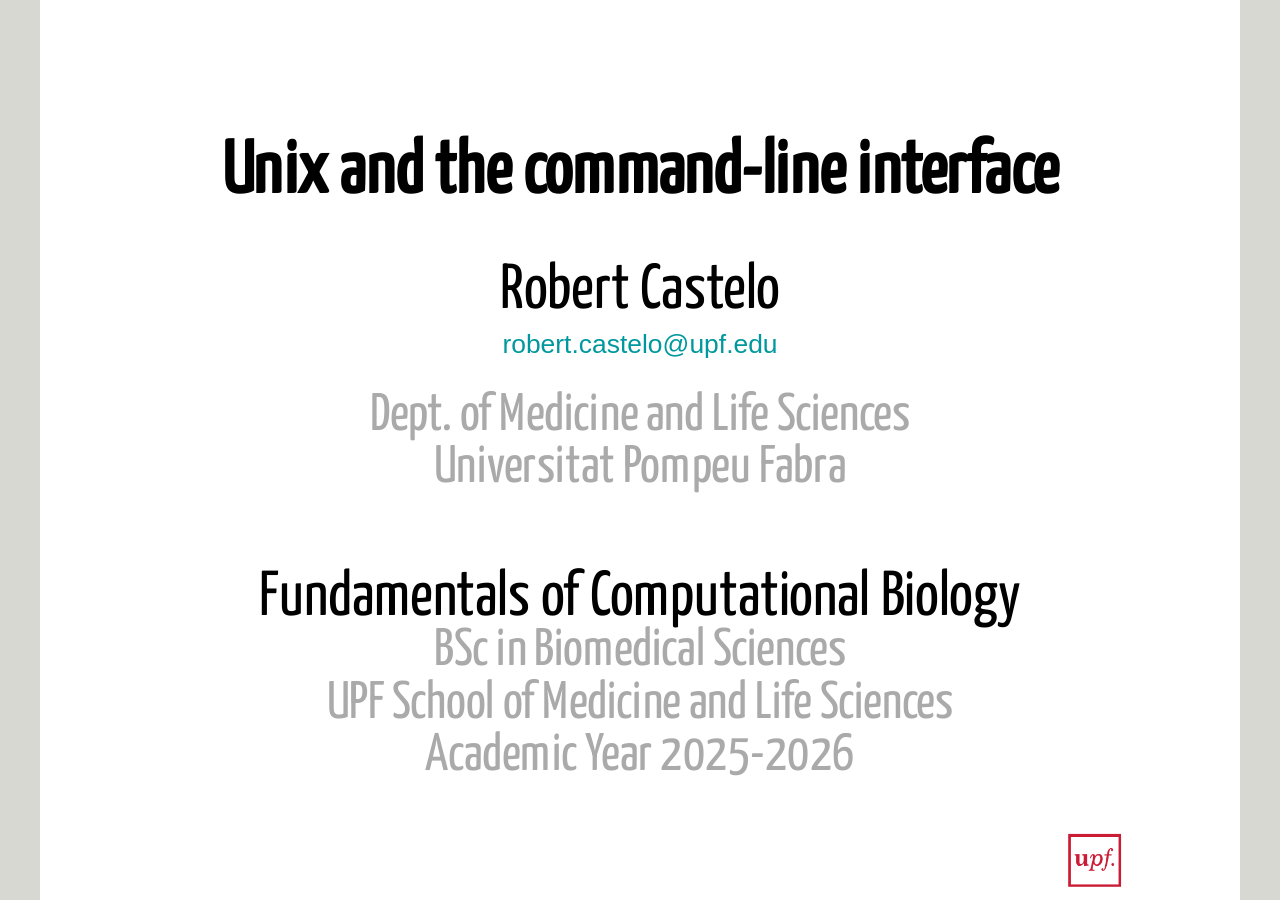
